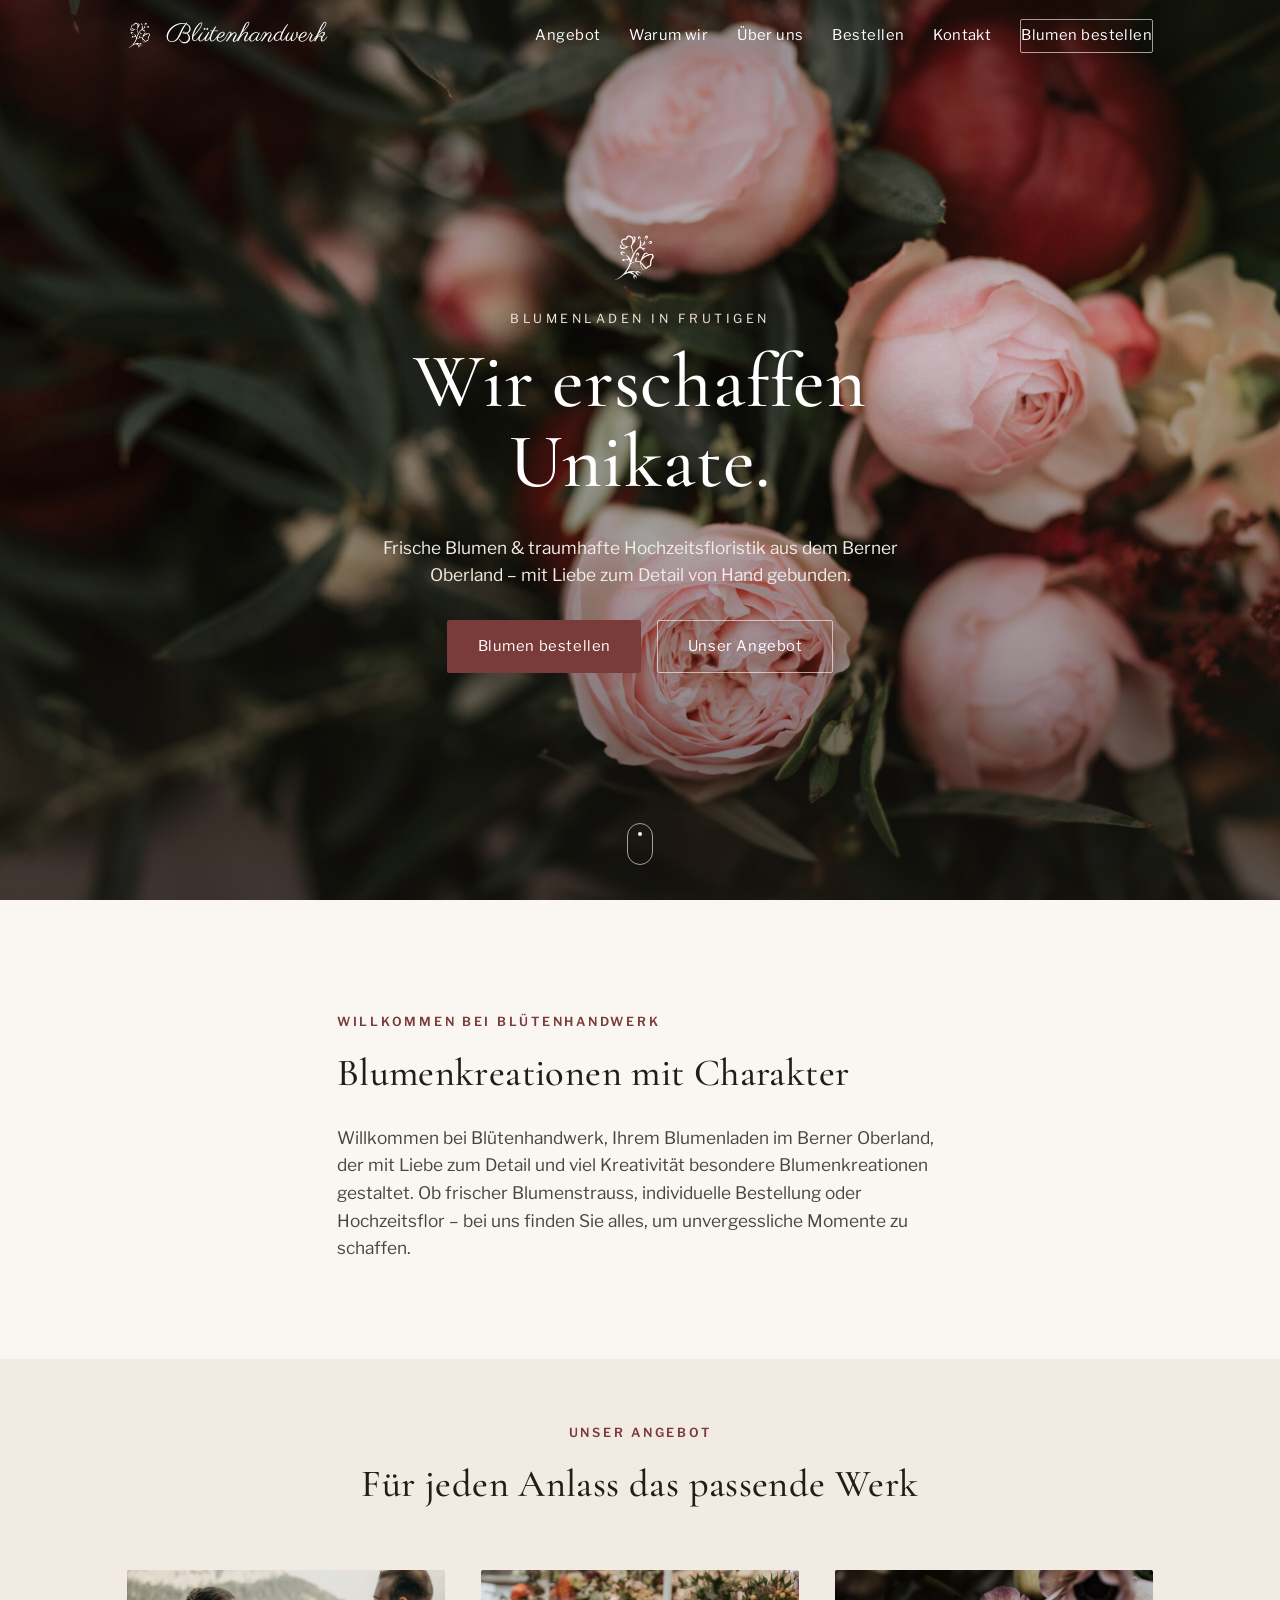
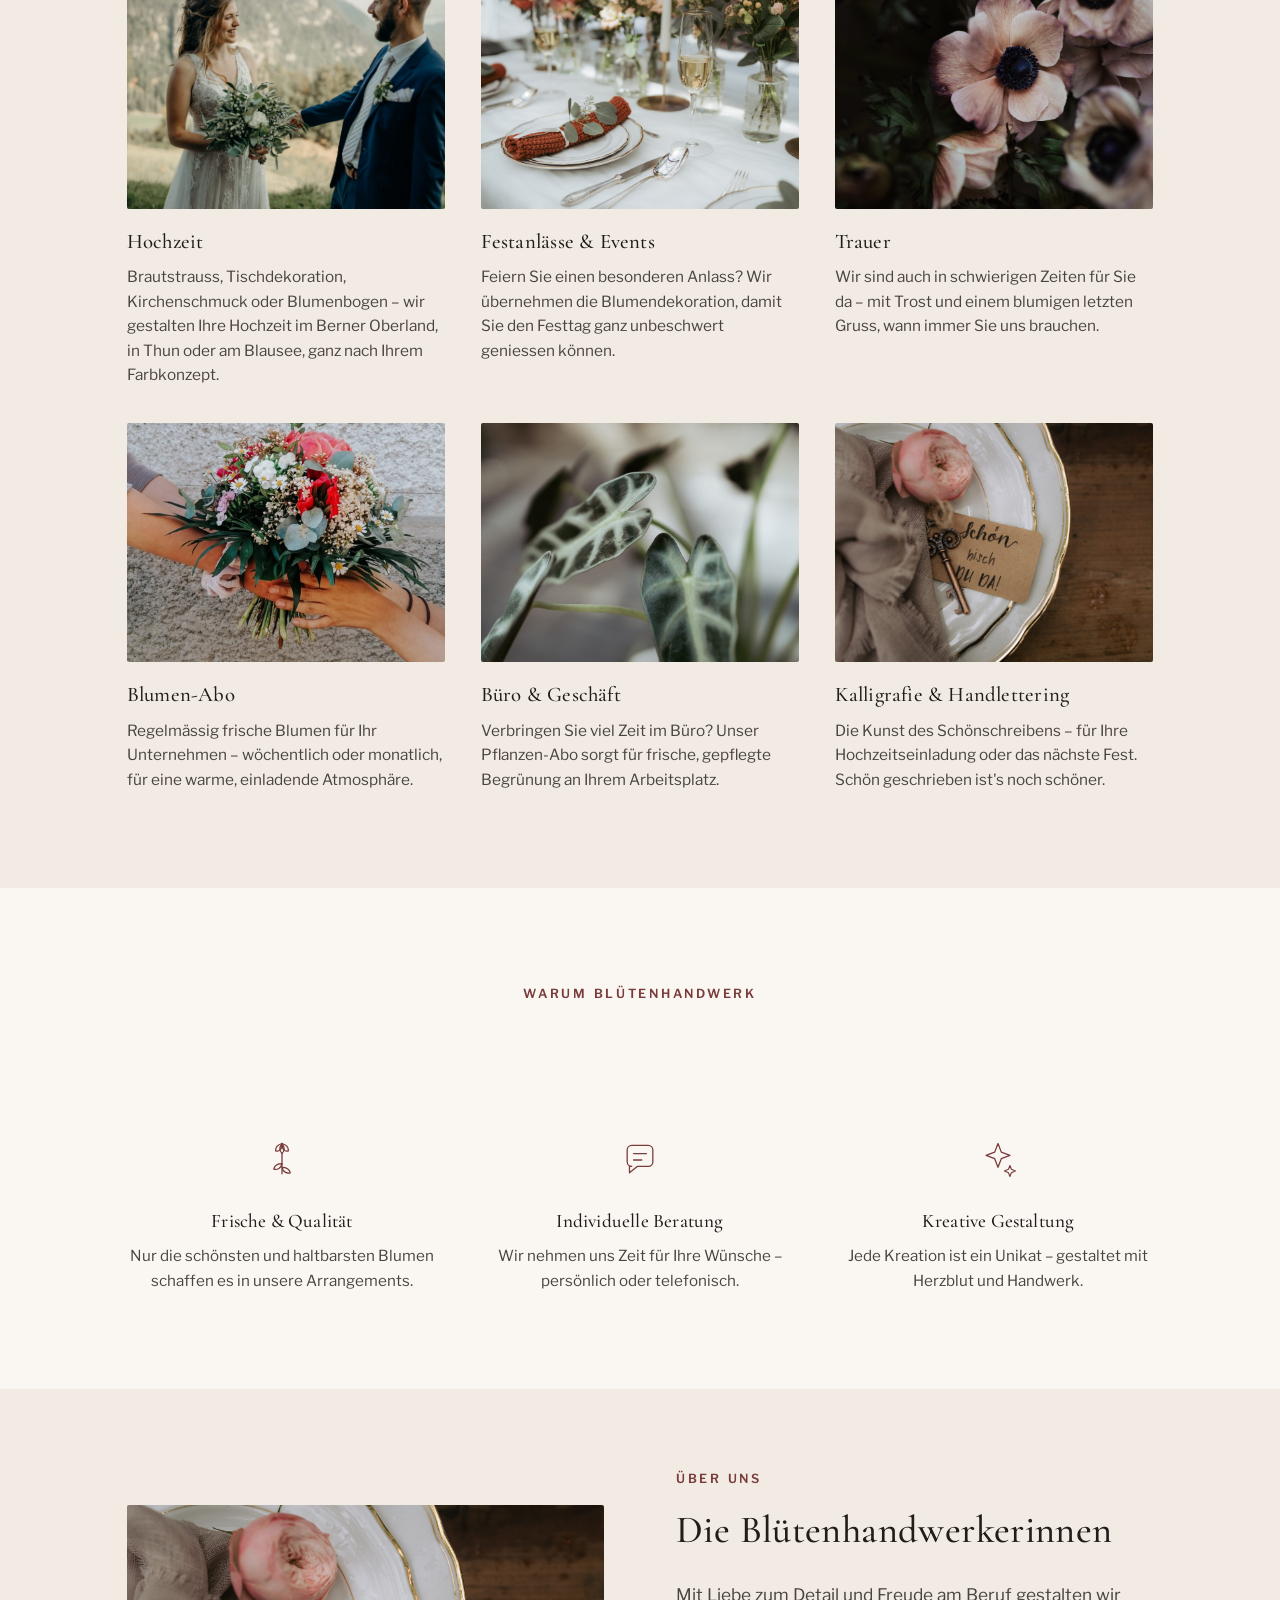
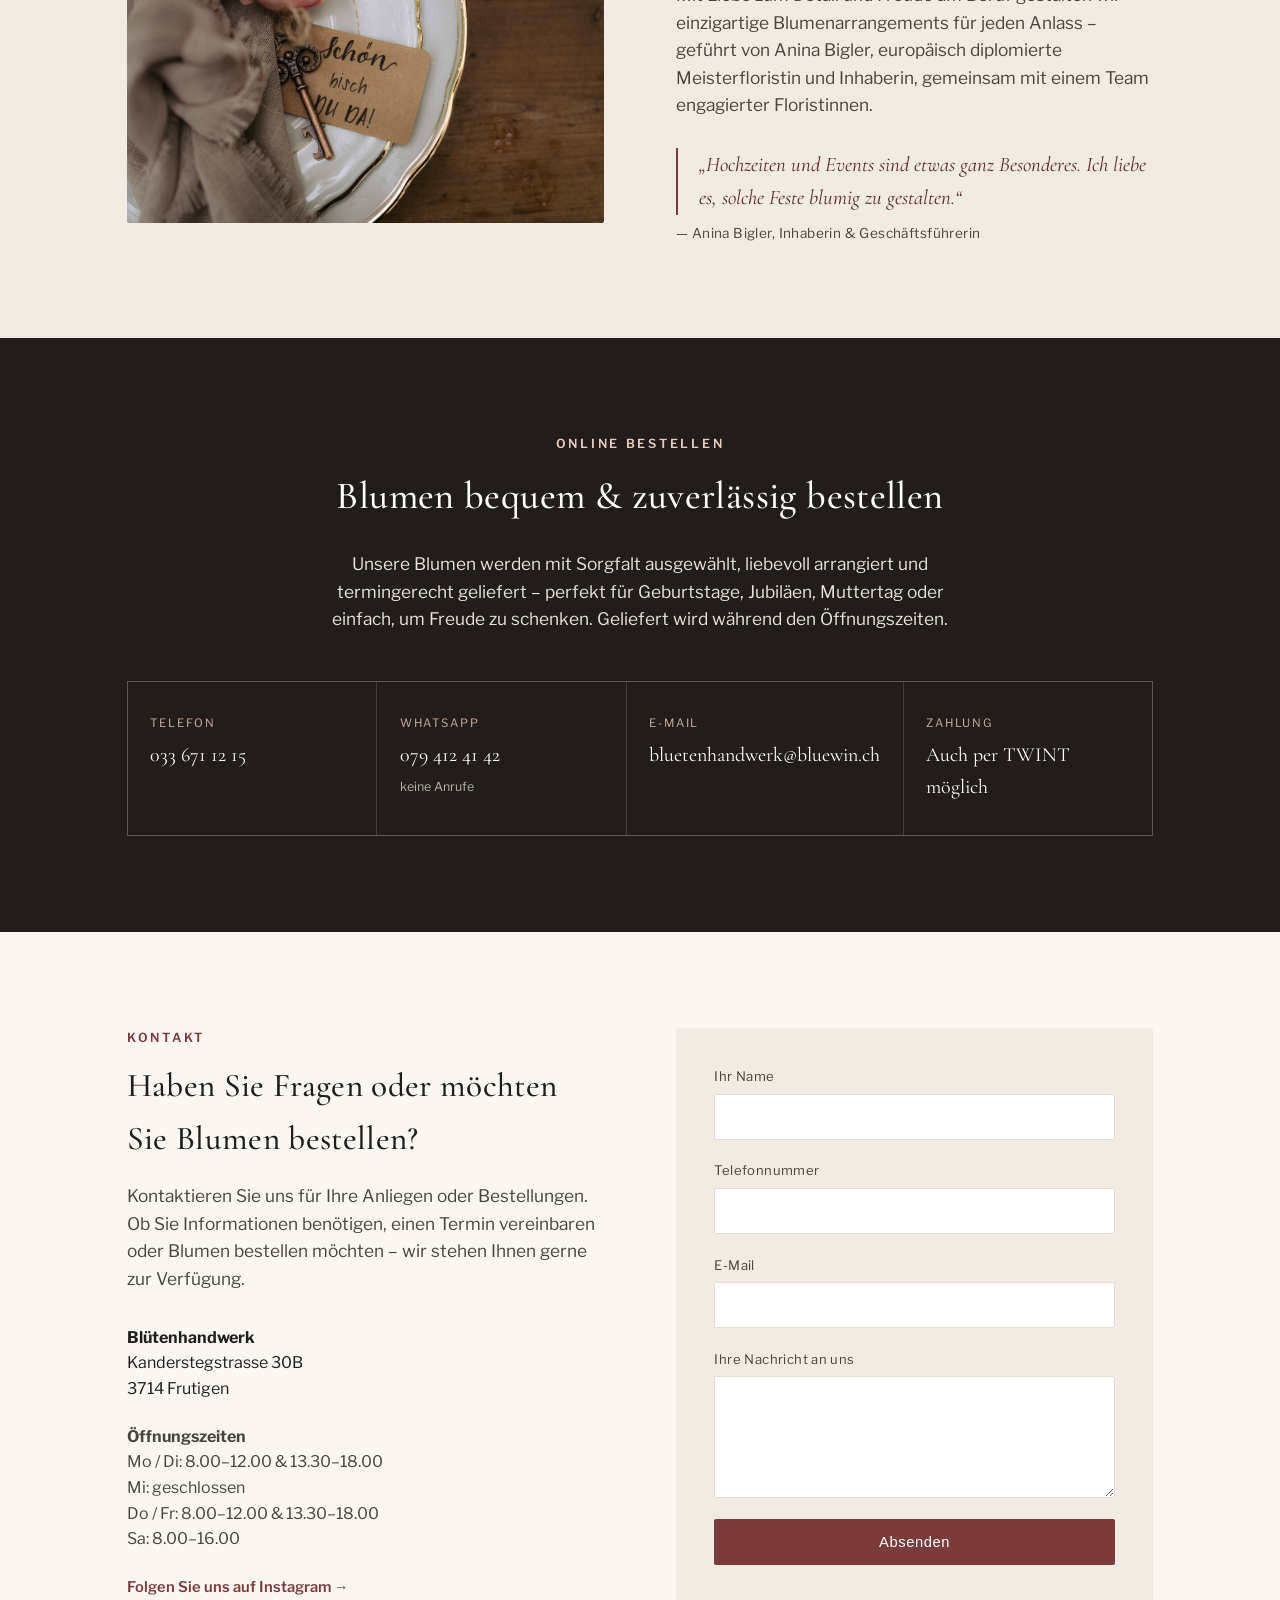
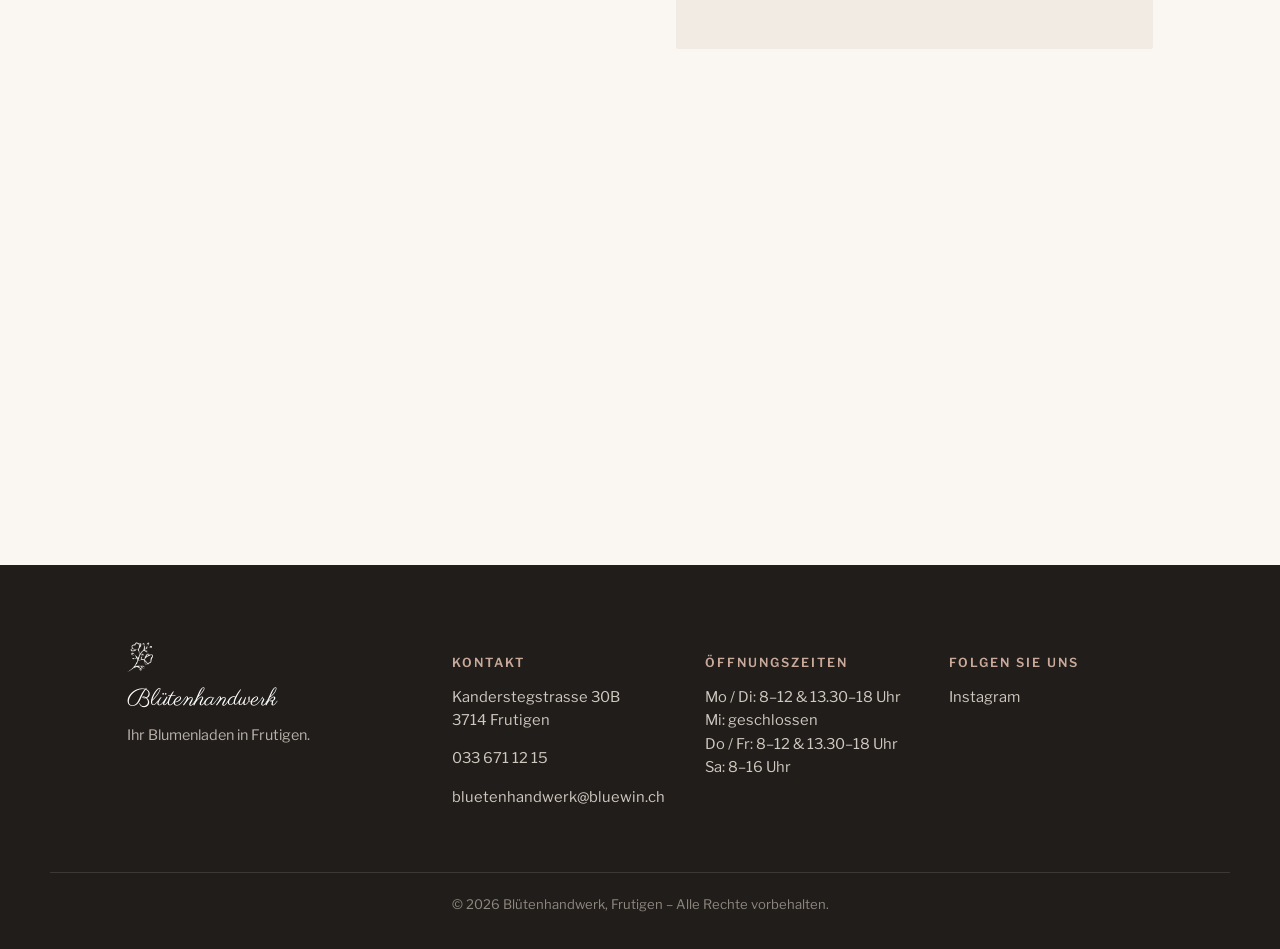
==== index.html @ c51e127b "Neue moderne Website für Blütenhandwerk Schlichter, responsiver Redesign-Pitch mit Original-Logo, Fo" ====
<!DOCTYPE html>
<html lang="de">
<head>
<meta charset="UTF-8">
<meta name="viewport" content="width=device-width, initial-scale=1.0">
<title>Blütenhandwerk – Blumenladen in Frutigen | Hochzeitsfloristik &amp; frische Blumen</title>
<meta name="description" content="Blütenhandwerk – Ihr Blumenladen in Frutigen. Frische Blumensträusse, individuelle Hochzeitsfloristik und florale Unikate mit Liebe zum Detail.">
<link rel="icon" type="image/png" href="assets/img/favicon.png">
<link rel="preconnect" href="https://fonts.googleapis.com">
<link rel="preconnect" href="https://fonts.gstatic.com" crossorigin>
<link href="https://fonts.googleapis.com/css2?family=Libre+Franklin:wght@300;400;500;600;700&family=Cormorant+Garamond:ital,wght@0,400;0,500;0,600;1,400&family=Parisienne&display=swap" rel="stylesheet">
<link rel="stylesheet" href="styles.css">
</head>
<body>

<a class="skip-link" href="#main">Zum Inhalt springen</a>

<header class="site-header" id="siteHeader">
  <div class="header-inner">
    <a href="#top" class="brand" aria-label="Blütenhandwerk Startseite">
      <img src="assets/img/logo-icon-white.png" alt="" class="brand-icon" aria-hidden="true">
      <span class="brand-word">Blütenhandwerk</span>
    </a>

    <nav class="main-nav" id="mainNav" aria-label="Hauptnavigation">
      <a href="#angebot">Angebot</a>
      <a href="#warum">Warum wir</a>
      <a href="#ueber-uns">Über uns</a>
      <a href="#bestellen">Bestellen</a>
      <a href="#kontakt">Kontakt</a>
      <a href="#bestellen" class="nav-cta">Blumen bestellen</a>
    </nav>

    <button class="nav-toggle" id="navToggle" aria-label="Menü öffnen" aria-expanded="false" aria-controls="mainNav">
      <span></span><span></span><span></span>
    </button>
  </div>
</header>

<main id="main">

  <section class="hero" id="top">
    <div class="hero-media">
      <img src="assets/img/hero.jpg" alt="Handgebundener Blumenstrauss aus Pfingstrosen und Rosen von Blütenhandwerk" loading="eager">
      <div class="hero-scrim"></div>
    </div>
    <div class="hero-content">
      <img src="assets/img/logo-icon-white.png" alt="" class="hero-icon" aria-hidden="true">
      <p class="eyebrow">Blumenladen in Frutigen</p>
      <h1>Wir erschaffen<br>Unikate.</h1>
      <p class="hero-sub">Frische Blumen &amp; traumhafte Hochzeitsfloristik aus dem Berner Oberland – mit Liebe zum Detail von Hand gebunden.</p>
      <div class="hero-actions">
        <a href="#bestellen" class="btn btn-primary">Blumen bestellen</a>
        <a href="#angebot" class="btn btn-ghost">Unser Angebot</a>
      </div>
    </div>
    <a href="#intro" class="scroll-hint" aria-label="Nach unten scrollen"><span></span></a>
  </section>

  <section class="intro reveal" id="intro">
    <div class="container narrow">
      <p class="kicker">Willkommen bei Blütenhandwerk</p>
      <h2>Blumenkreationen mit Charakter</h2>
      <p class="lead">Willkommen bei Blütenhandwerk, Ihrem Blumenladen im Berner Oberland, der mit Liebe zum Detail und viel Kreativität besondere Blumenkreationen gestaltet. Ob frischer Blumenstrauss, individuelle Bestellung oder Hochzeitsflor – bei uns finden Sie alles, um unvergessliche Momente zu schaffen.</p>
    </div>
  </section>

  <section class="angebot" id="angebot">
    <div class="container">
      <p class="kicker center">Unser Angebot</p>
      <h2 class="center reveal">Für jeden Anlass das passende Werk</h2>

      <div class="angebot-grid">
        <article class="angebot-card reveal">
          <div class="angebot-img"><img src="assets/img/angebot-hochzeit.jpg" alt="Brautstrauss mit Rosen und Pfingstrosen" loading="lazy"></div>
          <h3>Hochzeit</h3>
          <p>Brautstrauss, Tischdekoration, Kirchenschmuck oder Blumenbogen – wir gestalten Ihre Hochzeit im Berner Oberland, in Thun oder am Blausee, ganz nach Ihrem Farbkonzept.</p>
        </article>

        <article class="angebot-card reveal">
          <div class="angebot-img"><img src="assets/img/angebot-events.jpg" alt="Florale Dekoration für Festanlässe" loading="lazy"></div>
          <h3>Festanlässe &amp; Events</h3>
          <p>Feiern Sie einen besonderen Anlass? Wir übernehmen die Blumendekoration, damit Sie den Festtag ganz unbeschwert geniessen können.</p>
        </article>

        <article class="angebot-card reveal">
          <div class="angebot-img"><img src="assets/img/angebot-trauer.jpg" alt="Trauerfloristik und Kranzschmuck" loading="lazy"></div>
          <h3>Trauer</h3>
          <p>Wir sind auch in schwierigen Zeiten für Sie da – mit Trost und einem blumigen letzten Gruss, wann immer Sie uns brauchen.</p>
        </article>

        <article class="angebot-card reveal">
          <div class="angebot-img"><img src="assets/img/angebot-abo.jpg" alt="Wöchentliches Blumen-Abo" loading="lazy"></div>
          <h3>Blumen-Abo</h3>
          <p>Regelmässig frische Blumen für Ihr Unternehmen – wöchentlich oder monatlich, für eine warme, einladende Atmosphäre.</p>
        </article>

        <article class="angebot-card reveal">
          <div class="angebot-img"><img src="assets/img/angebot-buero.jpg" alt="Pflanzenbegrünung im Büro" loading="lazy"></div>
          <h3>Büro &amp; Geschäft</h3>
          <p>Verbringen Sie viel Zeit im Büro? Unser Pflanzen-Abo sorgt für frische, gepflegte Begrünung an Ihrem Arbeitsplatz.</p>
        </article>

        <article class="angebot-card reveal">
          <div class="angebot-img"><img src="assets/img/angebot-kalligrafie.jpg" alt="Moderne Kalligrafie und Handlettering" loading="lazy"></div>
          <h3>Kalligrafie &amp; Handlettering</h3>
          <p>Die Kunst des Schönschreibens – für Ihre Hochzeitseinladung oder das nächste Fest. Schön geschrieben ist's noch schöner.</p>
        </article>
      </div>
    </div>
  </section>

  <section class="warum" id="warum">
    <div class="container">
      <p class="kicker center">Warum Blütenhandwerk</p>
      <h2 class="center reveal">Handwerk, das man spürt</h2>

      <div class="warum-grid">
        <div class="warum-item reveal">
          <svg class="warum-icon" viewBox="0 0 48 48" fill="none" xmlns="http://www.w3.org/2000/svg" aria-hidden="true">
            <path d="M24 6c3 4 3 8 0 11-3-3-3-7 0-11Z" stroke="currentColor" stroke-width="1.4" stroke-linejoin="round"/>
            <path d="M24 6c-4 1-7 4-7 8 4 1 7-1 7-8Z" stroke="currentColor" stroke-width="1.4" stroke-linejoin="round"/>
            <path d="M24 6c4 1 7 4 7 8-4 1-7-1-7-8Z" stroke="currentColor" stroke-width="1.4" stroke-linejoin="round"/>
            <path d="M24 17v22" stroke="currentColor" stroke-width="1.4" stroke-linecap="round"/>
            <path d="M24 28c-4 0-8 2-9 6 4 1 8-1 9-6Z" stroke="currentColor" stroke-width="1.4" stroke-linejoin="round"/>
            <path d="M24 32c4 0 8 2 9 6-4 1-8-1-9-6Z" stroke="currentColor" stroke-width="1.4" stroke-linejoin="round"/>
          </svg>
          <h3>Frische &amp; Qualität</h3>
          <p>Nur die schönsten und haltbarsten Blumen schaffen es in unsere Arrangements.</p>
        </div>

        <div class="warum-item reveal">
          <svg class="warum-icon" viewBox="0 0 48 48" fill="none" xmlns="http://www.w3.org/2000/svg" aria-hidden="true">
            <path d="M10 13a5 5 0 0 1 5-5h18a5 5 0 0 1 5 5v13a5 5 0 0 1-5 5H21l-8.5 7v-7H15a5 5 0 0 1-5-5V13Z" stroke="currentColor" stroke-width="1.4" stroke-linejoin="round"/>
            <path d="M17 17h14M17 24h9" stroke="currentColor" stroke-width="1.4" stroke-linecap="round"/>
          </svg>
          <h3>Individuelle Beratung</h3>
          <p>Wir nehmen uns Zeit für Ihre Wünsche – persönlich oder telefonisch.</p>
        </div>

        <div class="warum-item reveal">
          <svg class="warum-icon" viewBox="0 0 48 48" fill="none" xmlns="http://www.w3.org/2000/svg" aria-hidden="true">
            <path d="M24 6l3.6 9.4L37 19l-9.4 3.6L24 32l-3.6-9.4L11 19l9.4-3.6L24 6Z" stroke="currentColor" stroke-width="1.4" stroke-linejoin="round"/>
            <path d="M37 30l1.6 4.1L43 36l-4.4 1.9L37 42l-1.6-4.1L31 36l4.4-1.9L37 30Z" stroke="currentColor" stroke-width="1.2" stroke-linejoin="round"/>
          </svg>
          <h3>Kreative Gestaltung</h3>
          <p>Jede Kreation ist ein Unikat – gestaltet mit Herzblut und Handwerk.</p>
        </div>
      </div>
    </div>
  </section>

  <section class="about" id="ueber-uns">
    <div class="container about-grid">
      <div class="about-media reveal">
        <img src="assets/img/about.jpg" alt="Floristin von Blütenhandwerk bei der Arbeit" loading="lazy">
      </div>
      <div class="about-copy reveal">
        <p class="kicker">Über uns</p>
        <h2>Die Blütenhandwerkerinnen</h2>
        <p class="lead">Mit Liebe zum Detail und Freude am Beruf gestalten wir einzigartige Blumenarrangements für jeden Anlass – geführt von Anina Bigler, europäisch diplomierte Meisterfloristin und Inhaberin, gemeinsam mit einem Team engagierter Floristinnen.</p>
        <blockquote>„Hochzeiten und Events sind etwas ganz Besonderes. Ich liebe es, solche Feste blumig zu gestalten.“</blockquote>
        <p class="quote-attr">— Anina Bigler, Inhaberin &amp; Geschäftsführerin</p>
      </div>
    </div>
  </section>

  <section class="bestellen" id="bestellen">
    <div class="container">
      <p class="kicker center light">Online bestellen</p>
      <h2 class="center reveal light">Blumen bequem &amp; zuverlässig bestellen</h2>
      <p class="center lead light reveal">Unsere Blumen werden mit Sorgfalt ausgewählt, liebevoll arrangiert und termingerecht geliefert – perfekt für Geburtstage, Jubiläen, Muttertag oder einfach, um Freude zu schenken. Geliefert wird während den Öffnungszeiten.</p>

      <div class="bestellen-grid reveal">
        <a class="bestellen-item" href="tel:+41336711215">
          <span class="bestellen-label">Telefon</span>
          <span class="bestellen-value">033 671 12 15</span>
        </a>
        <a class="bestellen-item" href="https://wa.me/41794124142" target="_blank" rel="noopener">
          <span class="bestellen-label">WhatsApp</span>
          <span class="bestellen-value">079 412 41 42</span>
          <span class="bestellen-note">keine Anrufe</span>
        </a>
        <a class="bestellen-item" href="mailto:bluetenhandwerk@bluewin.ch">
          <span class="bestellen-label">E-Mail</span>
          <span class="bestellen-value">bluetenhandwerk@bluewin.ch</span>
        </a>
        <div class="bestellen-item">
          <span class="bestellen-label">Zahlung</span>
          <span class="bestellen-value">Auch per TWINT möglich</span>
        </div>
      </div>
    </div>
  </section>

  <section class="kontakt" id="kontakt">
    <div class="container kontakt-grid">
      <div class="kontakt-copy reveal">
        <p class="kicker">Kontakt</p>
        <h2>Haben Sie Fragen oder möchten Sie Blumen bestellen?</h2>
        <p class="lead">Kontaktieren Sie uns für Ihre Anliegen oder Bestellungen. Ob Sie Informationen benötigen, einen Termin vereinbaren oder Blumen bestellen möchten – wir stehen Ihnen gerne zur Verfügung.</p>

        <div class="kontakt-details">
          <p><strong>Blütenhandwerk</strong><br>
          Kanderstegstrasse 30B<br>
          3714 Frutigen</p>

          <p class="oeffnungszeiten">
            <strong>Öffnungszeiten</strong><br>
            Mo / Di: 8.00–12.00 &amp; 13.30–18.00<br>
            Mi: geschlossen<br>
            Do / Fr: 8.00–12.00 &amp; 13.30–18.00<br>
            Sa: 8.00–16.00
          </p>

          <a class="social-link" href="https://www.instagram.com/bluetenhandwerk.ch/" target="_blank" rel="noopener">Folgen Sie uns auf Instagram →</a>
        </div>
      </div>

      <form class="kontakt-form reveal" id="contactForm" novalidate>
        <div class="form-row">
          <label for="name">Ihr Name</label>
          <input type="text" id="name" name="name" required>
        </div>
        <div class="form-row">
          <label for="phone">Telefonnummer</label>
          <input type="tel" id="phone" name="phone">
        </div>
        <div class="form-row">
          <label for="email">E-Mail</label>
          <input type="email" id="email" name="email" required>
        </div>
        <div class="form-row">
          <label for="message">Ihre Nachricht an uns</label>
          <textarea id="message" name="message" rows="5" required></textarea>
        </div>
        <button type="submit" class="btn btn-primary btn-block">Absenden</button>
        <p class="form-note" id="formNote"></p>
      </form>
    </div>
  </section>

  <section class="standort" id="standort">
    <iframe
      title="Standort Blütenhandwerk, Kanderstegstrasse 30B, 3714 Frutigen"
      src="https://www.google.com/maps?q=Kanderstegstrasse%2030B%2C%203714%20Frutigen&output=embed"
      loading="lazy"
      referrerpolicy="no-referrer-when-downgrade">
    </iframe>
  </section>

</main>

<footer class="site-footer">
  <div class="container footer-grid">
    <div class="footer-brand">
      <img src="assets/img/logo-icon-white.png" alt="" class="footer-icon" aria-hidden="true">
      <span class="brand-word">Blütenhandwerk</span>
      <p>Ihr Blumenladen in Frutigen.</p>
    </div>

    <div class="footer-col">
      <h4>Kontakt</h4>
      <p>Kanderstegstrasse 30B<br>3714 Frutigen</p>
      <p><a href="tel:+41336711215">033 671 12 15</a></p>
      <p><a href="mailto:bluetenhandwerk@bluewin.ch">bluetenhandwerk@bluewin.ch</a></p>
    </div>

    <div class="footer-col">
      <h4>Öffnungszeiten</h4>
      <p>Mo / Di: 8–12 &amp; 13.30–18 Uhr<br>
      Mi: geschlossen<br>
      Do / Fr: 8–12 &amp; 13.30–18 Uhr<br>
      Sa: 8–16 Uhr</p>
    </div>

    <div class="footer-col">
      <h4>Folgen Sie uns</h4>
      <p><a href="https://www.instagram.com/bluetenhandwerk.ch/" target="_blank" rel="noopener">Instagram</a></p>
    </div>
  </div>
  <div class="footer-bottom">
    <p>&copy; <span id="year"></span> Blütenhandwerk, Frutigen – Alle Rechte vorbehalten.</p>
  </div>
</footer>

<script src="script.js"></script>
</body>
</html>
---- styles.css ----
/* ---------- Design tokens ---------- */
:root{
  --ink:#211d1a;
  --ink-soft:#4a443e;
  --paper:#faf7f3;
  --paper-alt:#f1ebe3;
  --line:#e4dcd1;
  --wine:#7a3b3b;
  --wine-dark:#5c2b2b;
  --sage:#6b7458;
  --white:#ffffff;

  --font-body: "Libre Franklin", "Helvetica Neue", Arial, sans-serif;
  --font-serif: "Cormorant Garamond", Georgia, serif;
  --font-script: "Parisienne", cursive;

  --container: 1180px;
  --radius: 2px;
  --ease: cubic-bezier(.22,.61,.36,1);
}

*,*::before,*::after{ box-sizing:border-box; }
html{ scroll-behavior:smooth; }
body{
  margin:0;
  background:var(--paper);
  color:var(--ink);
  font-family:var(--font-body);
  font-weight:400;
  line-height:1.6;
  -webkit-font-smoothing:antialiased;
}
img{ max-width:100%; display:block; }
a{ color:inherit; text-decoration:none; }
h1,h2,h3{ font-family:var(--font-serif); font-weight:500; margin:0 0 .5em; letter-spacing:.01em; }
p{ margin:0 0 1em; }

.container{ max-width:var(--container); margin:0 auto; padding:0 6vw; }
.container.narrow{ max-width:760px; }
.center{ text-align:center; }

.skip-link{
  position:absolute; left:-999px; top:0; background:var(--wine); color:#fff;
  padding:.8em 1.2em; z-index:1000;
}
.skip-link:focus{ left:1em; top:1em; }

.kicker{
  font-family:var(--font-body);
  font-size:.78rem;
  letter-spacing:.22em;
  text-transform:uppercase;
  color:var(--wine);
  margin-bottom:.9em;
  font-weight:600;
}
.kicker.center{ text-align:center; }
.kicker.light{ color:#e7c9c0; }

.lead{ font-size:1.08rem; color:var(--ink-soft); max-width:56ch; }
.lead.center{ margin-left:auto; margin-right:auto; }
.lead.light{ color:#e9e2da; }

/* ---------- Reveal animation ---------- */
.reveal{
  opacity:0;
  transform:translateY(22px);
  transition:opacity .8s var(--ease), transform .8s var(--ease);
}
.reveal.is-visible{ opacity:1; transform:translateY(0); }

/* ---------- Buttons ---------- */
.btn{
  display:inline-flex; align-items:center; justify-content:center;
  padding:.95em 2em;
  font-size:.92rem;
  letter-spacing:.04em;
  border-radius:var(--radius);
  border:1px solid transparent;
  cursor:pointer;
  transition:background .3s var(--ease), color .3s var(--ease), border-color .3s var(--ease), transform .3s var(--ease);
}
.btn-primary{ background:var(--wine); color:#fff; }
.btn-primary:hover{ background:var(--wine-dark); transform:translateY(-2px); }
.btn-ghost{ background:transparent; color:#fff; border-color:rgba(255,255,255,.6); }
.btn-ghost:hover{ background:rgba(255,255,255,.12); border-color:#fff; }
.btn-block{ width:100%; }

/* ---------- Header ---------- */
.site-header{
  position:fixed; top:0; left:0; right:0; z-index:200;
  padding:1.1em 0;
  transition:background .35s var(--ease), padding .35s var(--ease), box-shadow .35s var(--ease);
}
.header-inner{
  max-width:var(--container); margin:0 auto; padding:0 6vw;
  display:flex; align-items:center; justify-content:space-between;
}
.brand{ display:flex; align-items:center; gap:.6em; }
.brand-icon{ width:30px; height:auto; }
.brand-word{
  font-family:var(--font-script);
  font-size:1.6rem;
  color:#fff;
  line-height:1;
  transition:color .35s var(--ease);
}
.main-nav{ display:flex; align-items:center; gap:1.8em; }
.main-nav a{
  color:#fff; font-size:.92rem; letter-spacing:.03em;
  padding:.3em 0; position:relative;
  transition:color .3s var(--ease);
}
.main-nav a:not(.nav-cta)::after{
  content:""; position:absolute; left:0; right:0; bottom:-2px; height:1px;
  background:currentColor; transform:scaleX(0); transform-origin:right;
  transition:transform .3s var(--ease);
}
.main-nav a:not(.nav-cta):hover::after{ transform:scaleX(1); transform-origin:left; }
.nav-cta{
  border:1px solid rgba(255,255,255,.6); padding:.55em 1.3em; border-radius:var(--radius);
}
.nav-cta:hover{ background:#fff; color:var(--ink); }

.site-header.scrolled{
  background:rgba(250,247,243,.92);
  backdrop-filter:blur(10px);
  box-shadow:0 1px 0 var(--line);
  padding:.7em 0;
}
.site-header.scrolled .brand-word{ color:var(--ink); }
.site-header.scrolled .main-nav a{ color:var(--ink); }
.site-header.scrolled .nav-cta{ border-color:var(--ink); }
.site-header.scrolled .nav-cta:hover{ background:var(--ink); color:#fff; }
.site-header.scrolled .brand-icon{ filter:invert(12%) sepia(8%) saturate(600%) hue-rotate(0deg); }
.site-header.scrolled .nav-toggle span{ background:var(--ink); }

.nav-toggle{
  display:none; flex-direction:column; gap:5px; background:none; border:0; cursor:pointer; padding:.5em;
}
.nav-toggle span{ width:24px; height:2px; background:#fff; transition:background .3s var(--ease); }

/* ---------- Hero ---------- */
.hero{ position:relative; height:100vh; min-height:560px; overflow:hidden; }
.hero-media{ position:absolute; inset:0; }
.hero-media img{ width:100%; height:100%; object-fit:cover; }
.hero-scrim{
  position:absolute; inset:0;
  background:linear-gradient(180deg, rgba(20,16,14,.35) 0%, rgba(20,16,14,.15) 40%, rgba(20,16,14,.55) 100%);
}
.hero-content{
  position:relative; z-index:2; height:100%;
  display:flex; flex-direction:column; align-items:center; justify-content:center;
  text-align:center; color:#fff; padding:0 6vw;
}
.hero-icon{ width:52px; height:auto; margin-bottom:1.2em; opacity:.95; }
.hero .eyebrow{
  text-transform:uppercase; letter-spacing:.28em; font-size:.78rem; margin-bottom:1em; color:#f1e4de;
}
.hero h1{
  font-size:clamp(2.6rem, 6vw, 5rem); line-height:1.05; margin-bottom:.4em; color:#fff;
}
.hero-sub{
  max-width:540px; font-size:1.08rem; color:#f2ece5; margin-bottom:1.8em;
}
.hero-actions{ display:flex; gap:1em; flex-wrap:wrap; justify-content:center; }

.scroll-hint{
  position:absolute; left:50%; bottom:2.2em; transform:translateX(-50%);
  width:26px; height:42px; border:1px solid rgba(255,255,255,.6); border-radius:20px;
  z-index:2;
}
.scroll-hint span{
  position:absolute; top:8px; left:50%; width:4px; height:4px; margin-left:-2px;
  background:#fff; border-radius:50%; animation:scrollDot 1.8s infinite;
}
@keyframes scrollDot{
  0%{ opacity:1; transform:translateY(0); }
  70%{ opacity:0; transform:translateY(16px); }
  100%{ opacity:0; transform:translateY(0); }
}

/* ---------- Intro ---------- */
.intro{ padding:7em 0 5em; }
.intro h2{ font-size:clamp(1.9rem,3vw,2.6rem); }

/* ---------- Angebot ---------- */
.angebot{ padding:4em 0 6em; background:var(--paper-alt); }
.angebot h2{ font-size:clamp(1.9rem,3vw,2.6rem); margin-bottom:1.4em; }
.angebot-grid{
  display:grid; grid-template-columns:repeat(3, 1fr); gap:2.2em;
}
.angebot-card h3{ font-size:1.3rem; margin-bottom:.35em; }
.angebot-card p{ color:var(--ink-soft); font-size:.96rem; margin-bottom:0; }
.angebot-img{
  aspect-ratio:4/3; overflow:hidden; border-radius:var(--radius); margin-bottom:1em;
}
.angebot-img img{ width:100%; height:100%; object-fit:cover; transition:transform .6s var(--ease); }
.angebot-card:hover .angebot-img img{ transform:scale(1.06); }

/* ---------- Warum ---------- */
.warum{ padding:6em 0; }
.warum h2{ font-size:clamp(1.9rem,3vw,2.6rem); margin-bottom:1.6em; }
.warum-grid{
  display:grid; grid-template-columns:repeat(3,1fr); gap:3em;
  text-align:center;
}
.warum-icon{ width:44px; height:44px; color:var(--wine); margin-bottom:1em; }
.warum-item h3{ font-size:1.2rem; margin-bottom:.4em; }
.warum-item p{ color:var(--ink-soft); font-size:.95rem; max-width:32ch; margin:0 auto; }

/* ---------- About ---------- */
.about{ padding:5em 0; background:var(--paper-alt); }
.about-grid{
  display:grid; grid-template-columns:1fr 1fr; gap:4.5em; align-items:center;
}
.about-media img{ border-radius:var(--radius); }
.about h2{ font-size:clamp(1.9rem,3vw,2.4rem); }
.about blockquote{
  font-family:var(--font-serif); font-style:italic; font-size:1.3rem;
  color:var(--wine-dark); margin:1.4em 0 .4em; padding-left:1em; border-left:2px solid var(--wine);
}
.quote-attr{ font-size:.85rem; letter-spacing:.03em; color:var(--ink-soft); }

/* ---------- Bestellen ---------- */
.bestellen{ padding:6em 0; background:var(--ink); color:#fff; }
.bestellen h2{ color:#fff; font-size:clamp(1.9rem,3vw,2.5rem); margin-bottom:.6em; }
.bestellen-grid{
  margin-top:3em;
  display:grid; grid-template-columns:repeat(4,1fr); gap:1px;
  background:rgba(255,255,255,.14);
  border:1px solid rgba(255,255,255,.14);
}
.bestellen-item{
  background:var(--ink); padding:2em 1.4em; display:flex; flex-direction:column; gap:.4em;
  transition:background .3s var(--ease);
}
a.bestellen-item:hover{ background:#2c2521; }
.bestellen-label{ font-size:.72rem; letter-spacing:.16em; text-transform:uppercase; color:#c9a99a; }
.bestellen-value{ font-family:var(--font-serif); font-size:1.25rem; }
.bestellen-note{ font-size:.78rem; color:#b9b2aa; }

/* ---------- Kontakt ---------- */
.kontakt{ padding:6em 0; }
.kontakt-grid{
  display:grid; grid-template-columns:1fr 1fr; gap:4.5em;
}
.kontakt h2{ font-size:clamp(1.7rem,2.6vw,2.2rem); }
.kontakt-details{ margin-top:2em; }
.kontakt-details p{ margin-bottom:1.4em; }
.oeffnungszeiten{ color:var(--ink-soft); }
.social-link{
  display:inline-block; color:var(--wine); font-weight:600; font-size:.92rem;
  border-bottom:1px solid transparent; transition:border-color .3s var(--ease);
}
.social-link:hover{ border-color:var(--wine); }

.kontakt-form{
  background:var(--paper-alt); padding:2.4em; border-radius:var(--radius);
}
.form-row{ margin-bottom:1.3em; display:flex; flex-direction:column; gap:.4em; }
.form-row label{ font-size:.82rem; letter-spacing:.03em; color:var(--ink-soft); }
.form-row input, .form-row textarea{
  font-family:var(--font-body); font-size:.98rem;
  padding:.8em .9em; border:1px solid var(--line); background:#fff;
  border-radius:var(--radius); color:var(--ink); resize:vertical;
  transition:border-color .3s var(--ease);
}
.form-row input:focus, .form-row textarea:focus{ outline:none; border-color:var(--wine); }
.form-note{ margin-top:1em; font-size:.88rem; color:var(--sage); min-height:1.2em; }

/* ---------- Standort ---------- */
.standort{ height:420px; }
.standort iframe{ width:100%; height:100%; border:0; filter:grayscale(.15); }

/* ---------- Footer ---------- */
.site-footer{ background:var(--ink); color:#e9e2da; padding:4.5em 0 0; }
.footer-grid{
  display:grid; grid-template-columns:1.4fr 1fr 1fr 1fr; gap:2.5em;
  padding-bottom:3em; border-bottom:1px solid rgba(255,255,255,.12);
}
.footer-brand{ display:flex; flex-direction:column; align-items:flex-start; }
.footer-icon{ width:34px; margin-bottom:.6em; }
.footer-brand .brand-word{ color:#fff; font-size:1.5rem; margin-bottom:.5em; }
.footer-brand p{ color:#b9b2aa; font-size:.9rem; }
.footer-col h4{
  font-family:var(--font-body); font-size:.78rem; letter-spacing:.16em; text-transform:uppercase;
  color:#c9a99a; margin-bottom:1em; font-weight:600;
}
.footer-col p{ color:#cfc8bf; font-size:.92rem; }
.footer-col a:hover{ color:#fff; }
.footer-bottom{ text-align:center; padding:1.6em 0; font-size:.82rem; color:#8f887f; }

/* ---------- Responsive ---------- */
@media (max-width:980px){
  .angebot-grid{ grid-template-columns:repeat(2,1fr); }
  .about-grid, .kontakt-grid{ grid-template-columns:1fr; gap:2.5em; }
  .warum-grid{ grid-template-columns:1fr; gap:2.4em; }
  .bestellen-grid{ grid-template-columns:repeat(2,1fr); }
  .footer-grid{ grid-template-columns:1fr 1fr; }
}

@media (max-width:760px){
  .main-nav{
    position:fixed; top:0; right:0; height:100vh; width:min(78vw,320px);
    background:var(--ink); flex-direction:column; align-items:flex-start;
    padding:6.5em 2em 2em; gap:1.6em;
    transform:translateX(100%); transition:transform .4s var(--ease);
  }
  .main-nav.open{ transform:translateX(0); }
  .main-nav a{ color:#fff; font-size:1.05rem; }
  .nav-cta{ margin-top:.6em; }
  .nav-toggle{ display:flex; }
  .site-header.scrolled .nav-toggle span,
  .nav-toggle span{ background:#fff; }
  .site-header .nav-toggle span{ background:#fff; }
  .site-header.scrolled .nav-toggle span{ background:var(--ink); }

  .angebot-grid{ grid-template-columns:1fr; }
  .bestellen-grid{ grid-template-columns:1fr; }
  .footer-grid{ grid-template-columns:1fr; gap:2em; }
  .kontakt-form{ padding:1.8em; }
}
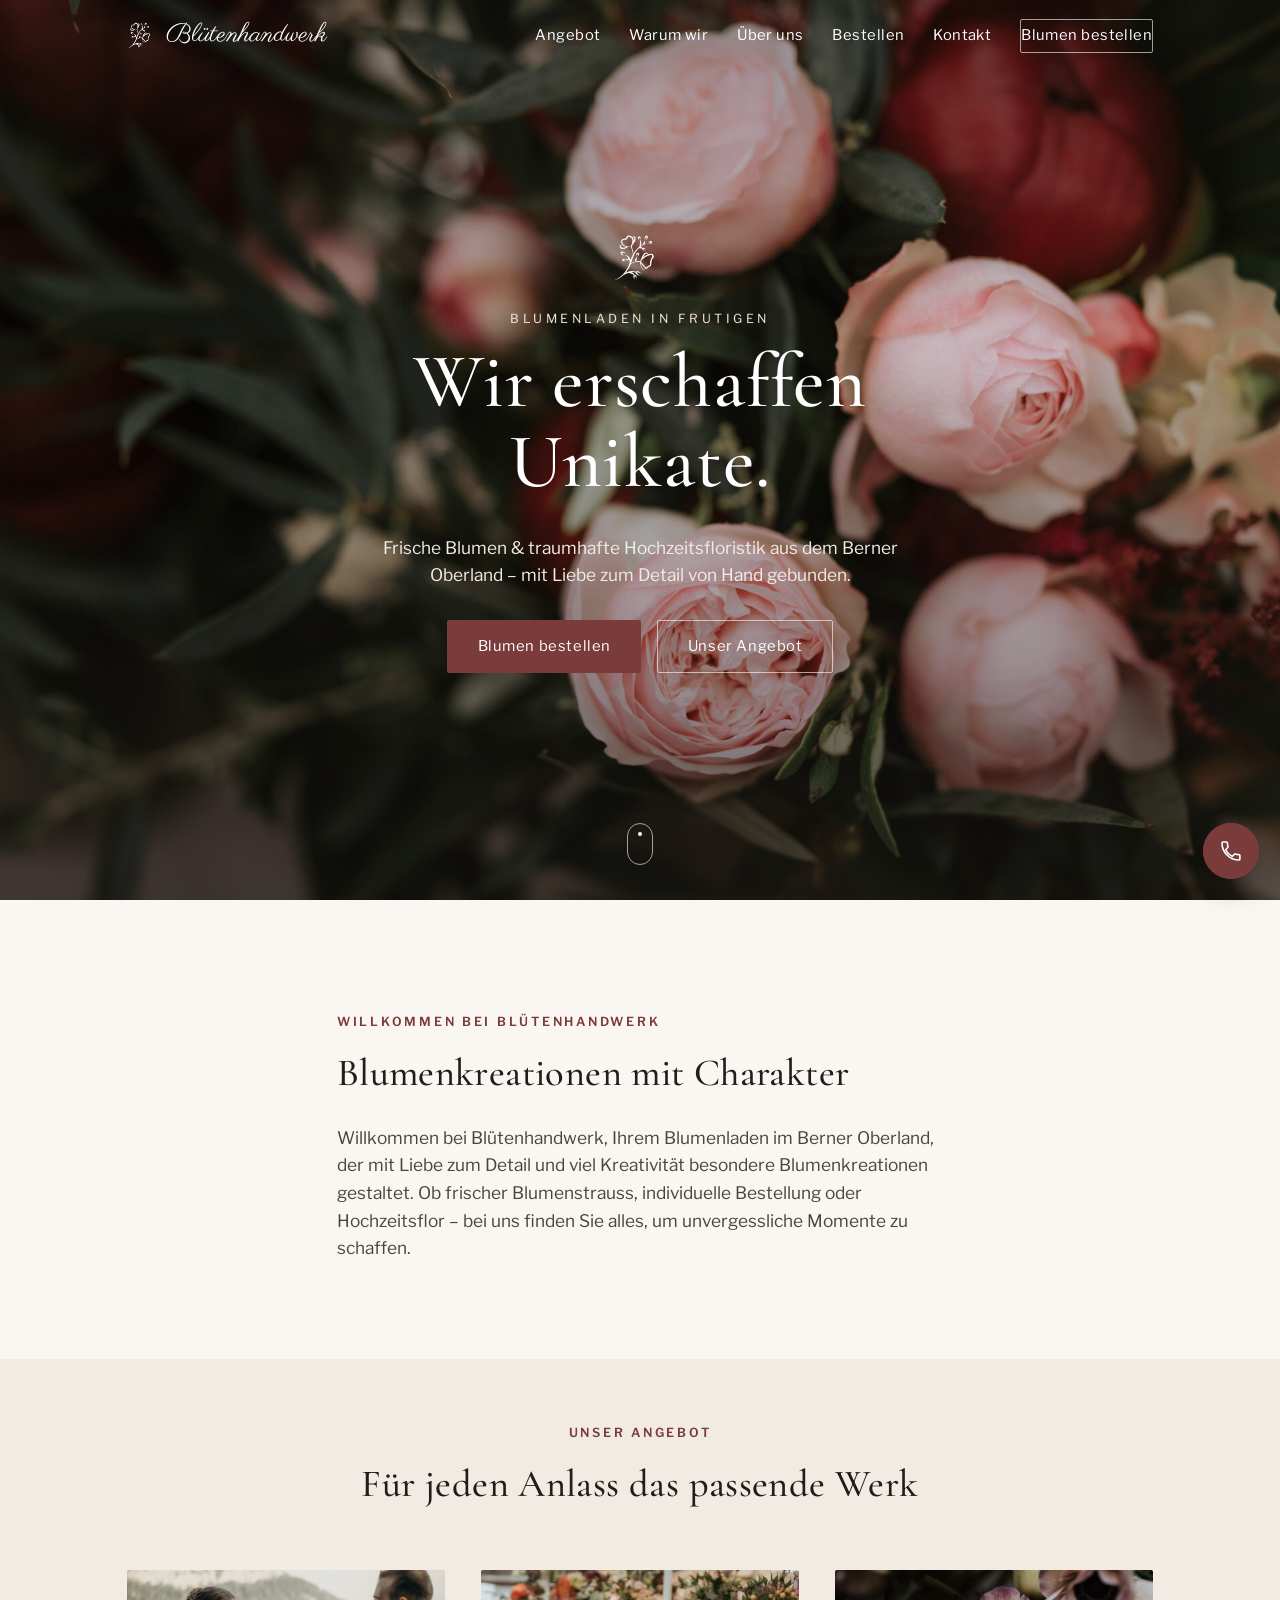
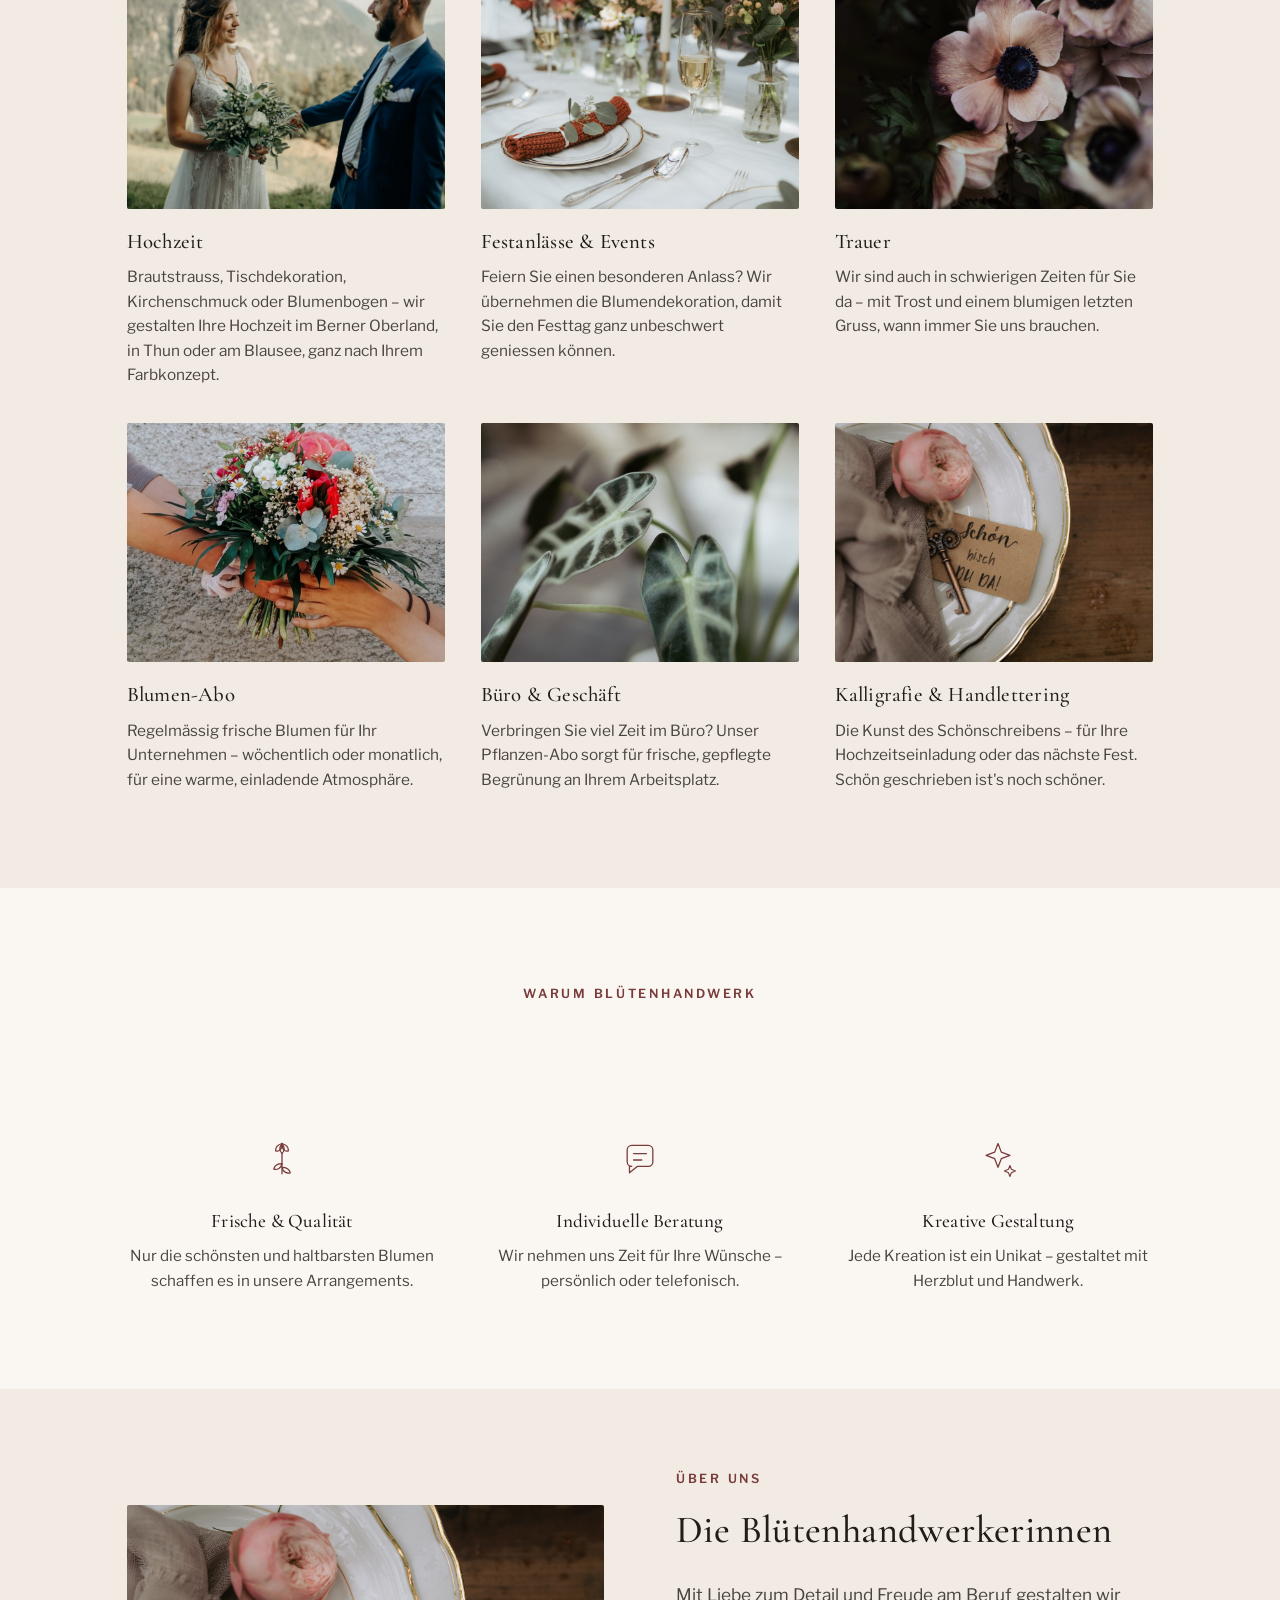
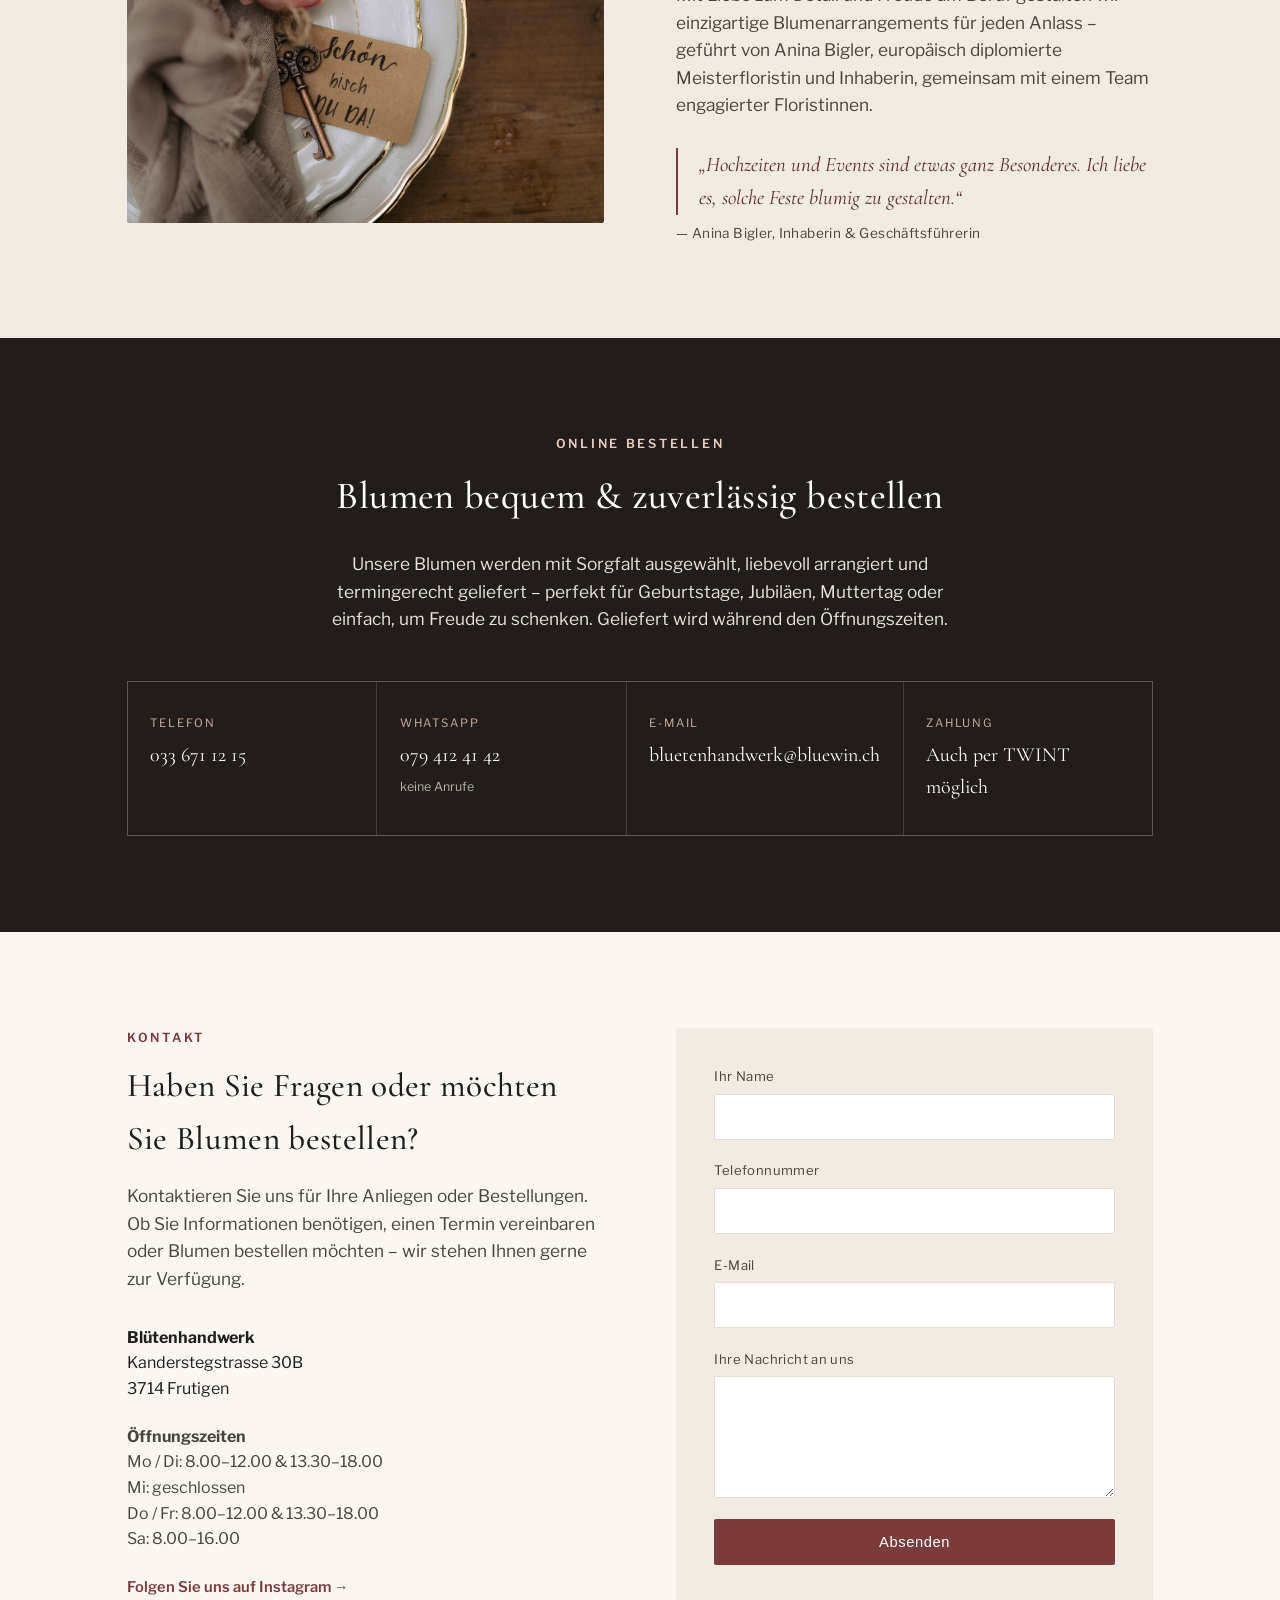
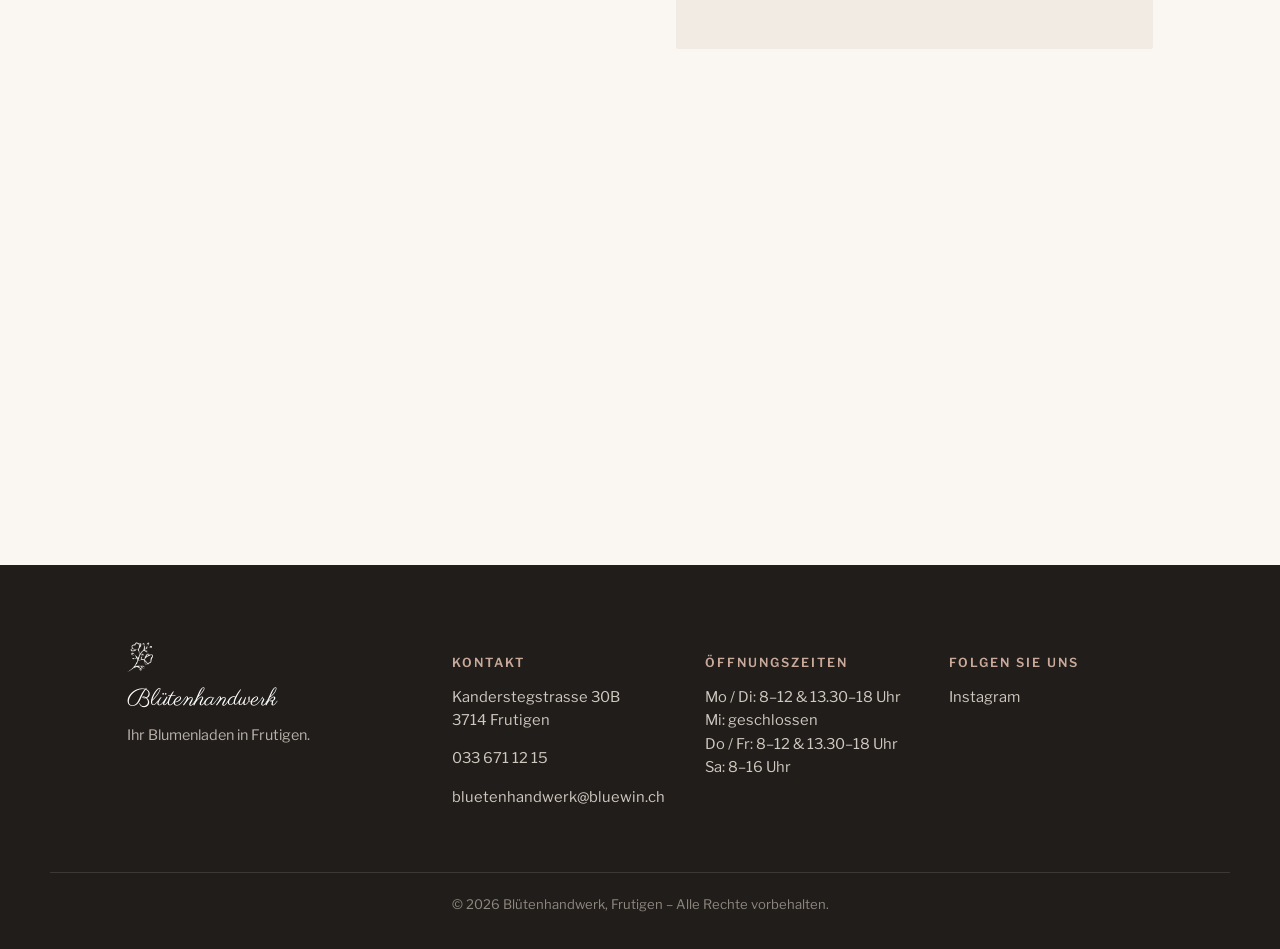
==== commit 101edaca: "Burger-Menü-Bug beheben, fixen Anruf-Button ergänzen Das mobile Menü sass im Stacking-Kontext unter " ====
--- a/index.html
+++ b/index.html
@@ -22,19 +22,22 @@
       <span class="brand-word">Blütenhandwerk</span>
     </a>
 
-    <nav class="main-nav" id="mainNav" aria-label="Hauptnavigation">
-      <a href="#angebot">Angebot</a>
-      <a href="#warum">Warum wir</a>
-      <a href="#ueber-uns">Über uns</a>
-      <a href="#bestellen">Bestellen</a>
-      <a href="#kontakt">Kontakt</a>
-      <a href="#bestellen" class="nav-cta">Blumen bestellen</a>
-    </nav>
-
-    <button class="nav-toggle" id="navToggle" aria-label="Menü öffnen" aria-expanded="false" aria-controls="mainNav">
-      <span></span><span></span><span></span>
-    </button>
+    <div class="header-actions">
+      <nav class="main-nav" id="mainNav" aria-label="Hauptnavigation">
+        <a href="#angebot">Angebot</a>
+        <a href="#warum">Warum wir</a>
+        <a href="#ueber-uns">Über uns</a>
+        <a href="#bestellen">Bestellen</a>
+        <a href="#kontakt">Kontakt</a>
+        <a href="#bestellen" class="nav-cta">Blumen bestellen</a>
+      </nav>
+
+      <button class="nav-toggle" id="navToggle" aria-label="Menü öffnen" aria-expanded="false" aria-controls="mainNav">
+        <span></span><span></span><span></span>
+      </button>
+    </div>
   </div>
+  <div class="nav-backdrop" id="navBackdrop" hidden></div>
 </header>
 
 <main id="main">
@@ -284,6 +287,12 @@
   </div>
 </footer>
 
+<a href="tel:+41336711215" class="phone-fab" aria-label="Jetzt anrufen: 033 671 12 15">
+  <svg viewBox="0 0 24 24" fill="none" xmlns="http://www.w3.org/2000/svg" aria-hidden="true">
+    <path d="M6.6 10.8c1.4 2.8 3.8 5.2 6.6 6.6l2.2-2.2c.3-.3.7-.4 1-.2 1.1.4 2.3.6 3.5.6.6 0 1 .4 1 1V20c0 .6-.4 1-1 1C10.6 21 3 13.4 3 4c0-.6.4-1 1-1h3.4c.6 0 1 .4 1 1 0 1.2.2 2.4.6 3.5.1.4 0 .8-.2 1l-2.2 2.3Z" stroke="currentColor" stroke-width="1.6" stroke-linejoin="round" stroke-linecap="round"/>
+  </svg>
+</a>
+
 <script src="script.js"></script>
 </body>
 </html>
--- a/styles.css
+++ b/styles.css
@@ -21,6 +21,7 @@
 
 *,*::before,*::after{ box-sizing:border-box; }
 html{ scroll-behavior:smooth; }
+body.nav-open-lock{ overflow:hidden; }
 body{
   margin:0;
   background:var(--paper);
@@ -105,7 +106,9 @@
   line-height:1;
   transition:color .35s var(--ease);
 }
-.main-nav{ display:flex; align-items:center; gap:1.8em; }
+.header-actions{ display:flex; align-items:center; gap:1.4em; }
+
+.main-nav{ display:flex; align-items:center; gap:1.8em; position:relative; z-index:95; }
 .main-nav a{
   color:#fff; font-size:.92rem; letter-spacing:.03em;
   padding:.3em 0; position:relative;
@@ -137,8 +140,24 @@
 
 .nav-toggle{
   display:none; flex-direction:column; gap:5px; background:none; border:0; cursor:pointer; padding:.5em;
-}
-.nav-toggle span{ width:24px; height:2px; background:#fff; transition:background .3s var(--ease); }
+  position:relative; z-index:100;
+}
+.nav-toggle span{
+  width:24px; height:2px; background:#fff;
+  transition:background .3s var(--ease), transform .3s var(--ease), opacity .3s var(--ease);
+}
+.nav-toggle.active span:nth-child(1){ transform:translateY(7px) rotate(45deg); }
+.nav-toggle.active span:nth-child(2){ opacity:0; }
+.nav-toggle.active span:nth-child(3){ transform:translateY(-7px) rotate(-45deg); }
+.nav-toggle.active span{ background:#fff; }
+
+.nav-backdrop{
+  position:fixed; inset:0; background:rgba(20,16,14,.4);
+  opacity:0; pointer-events:none;
+  transition:opacity .3s var(--ease);
+  z-index:90;
+}
+.nav-backdrop.visible{ opacity:1; pointer-events:auto; }
 
 /* ---------- Hero ---------- */
 .hero{ position:relative; height:100vh; min-height:560px; overflow:hidden; }
@@ -321,3 +340,40 @@
   .footer-grid{ grid-template-columns:1fr; gap:2em; }
   .kontakt-form{ padding:1.8em; }
 }
+
+/* ---------- Phone floating action button ---------- */
+.phone-fab{
+  position:fixed;
+  right:1.3em;
+  bottom:calc(1.3em + env(safe-area-inset-bottom, 0px));
+  z-index:80;
+  width:56px; height:56px;
+  display:flex; align-items:center; justify-content:center;
+  border-radius:50%;
+  background:var(--wine);
+  color:#fff;
+  box-shadow:0 10px 24px rgba(33,22,20,.35);
+  transition:background .3s var(--ease), transform .3s var(--ease), box-shadow .3s var(--ease);
+}
+.phone-fab::before{
+  content:"";
+  position:absolute; inset:0; border-radius:50%;
+  border:1px solid var(--wine);
+  animation:phoneRing 2.6s ease-out infinite;
+}
+.phone-fab svg{ width:24px; height:24px; }
+.phone-fab:hover{
+  background:var(--wine-dark);
+  transform:translateY(-3px);
+  box-shadow:0 14px 28px rgba(33,22,20,.4);
+}
+
+@keyframes phoneRing{
+  0%{ transform:scale(1); opacity:.55; }
+  100%{ transform:scale(1.7); opacity:0; }
+}
+
+@media (max-width:760px){
+  .phone-fab{ width:52px; height:52px; right:1em; bottom:calc(1em + env(safe-area-inset-bottom, 0px)); }
+  .phone-fab svg{ width:22px; height:22px; }
+}
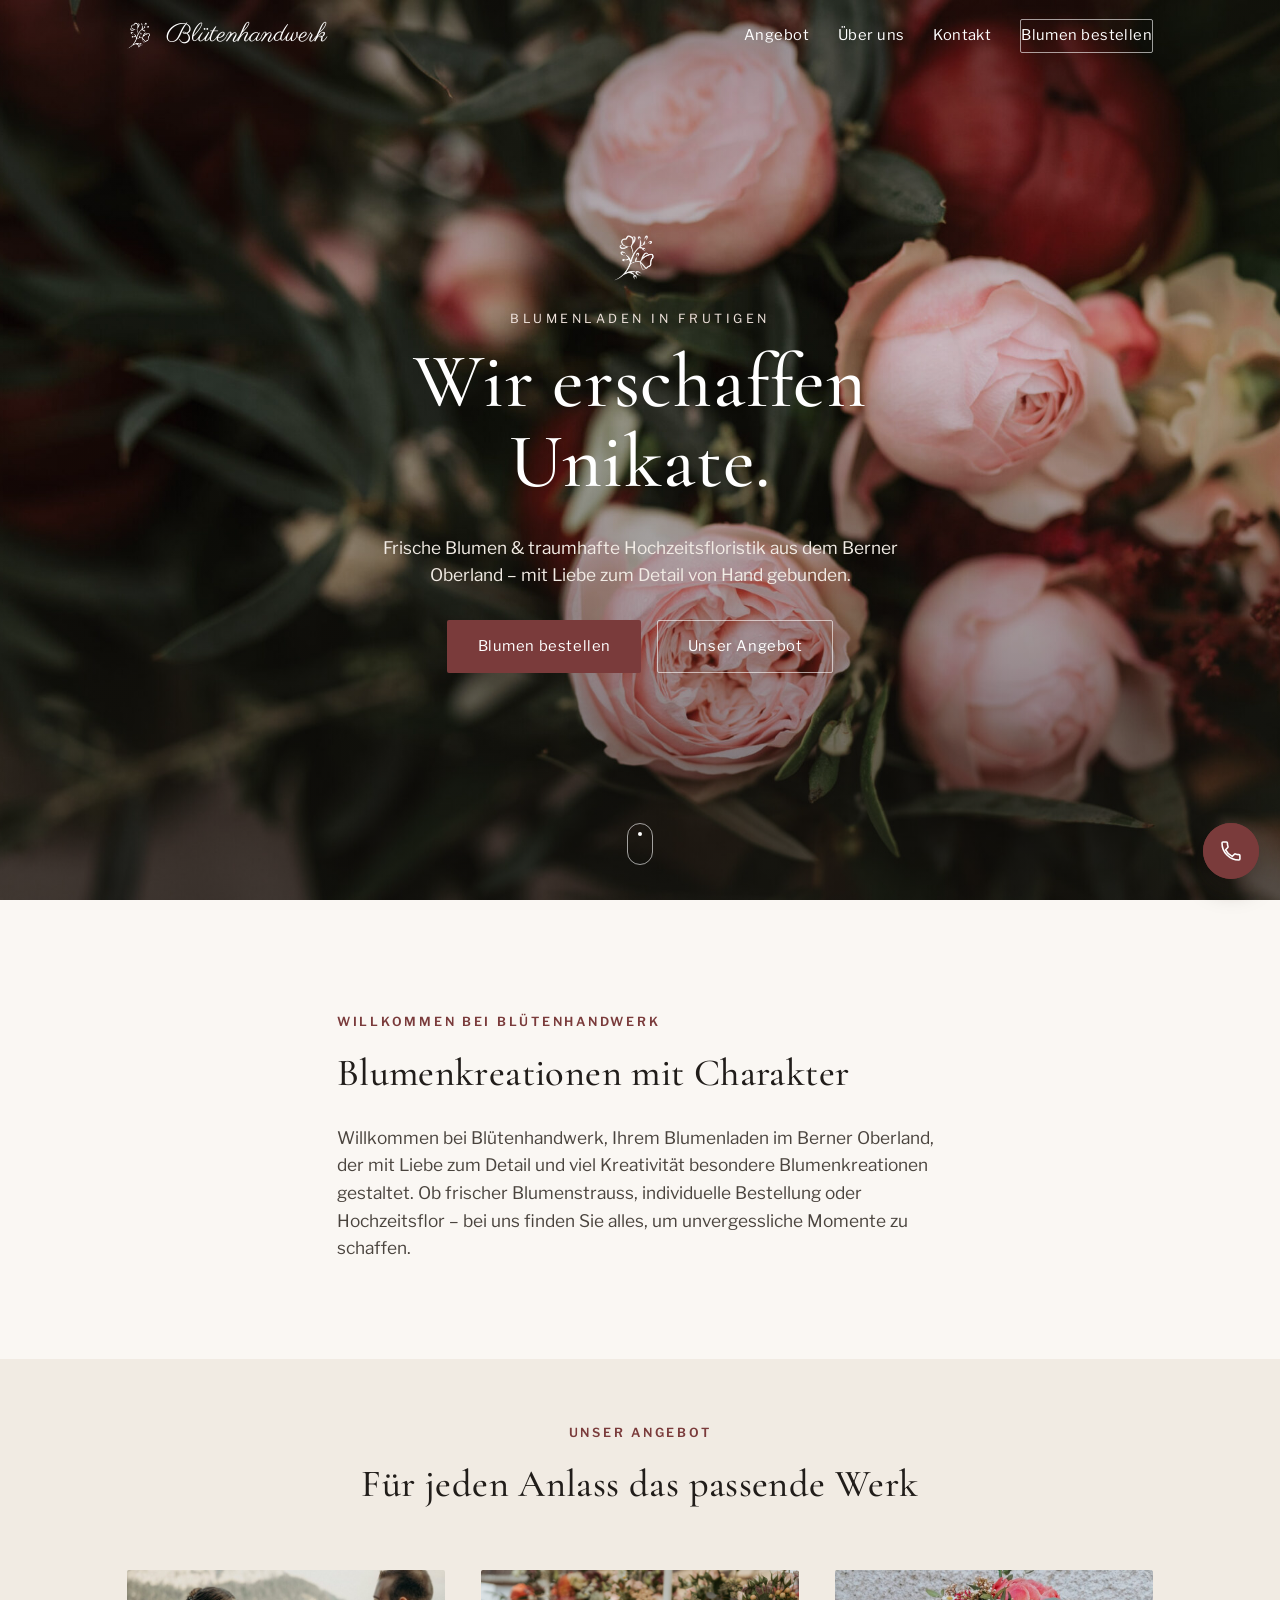
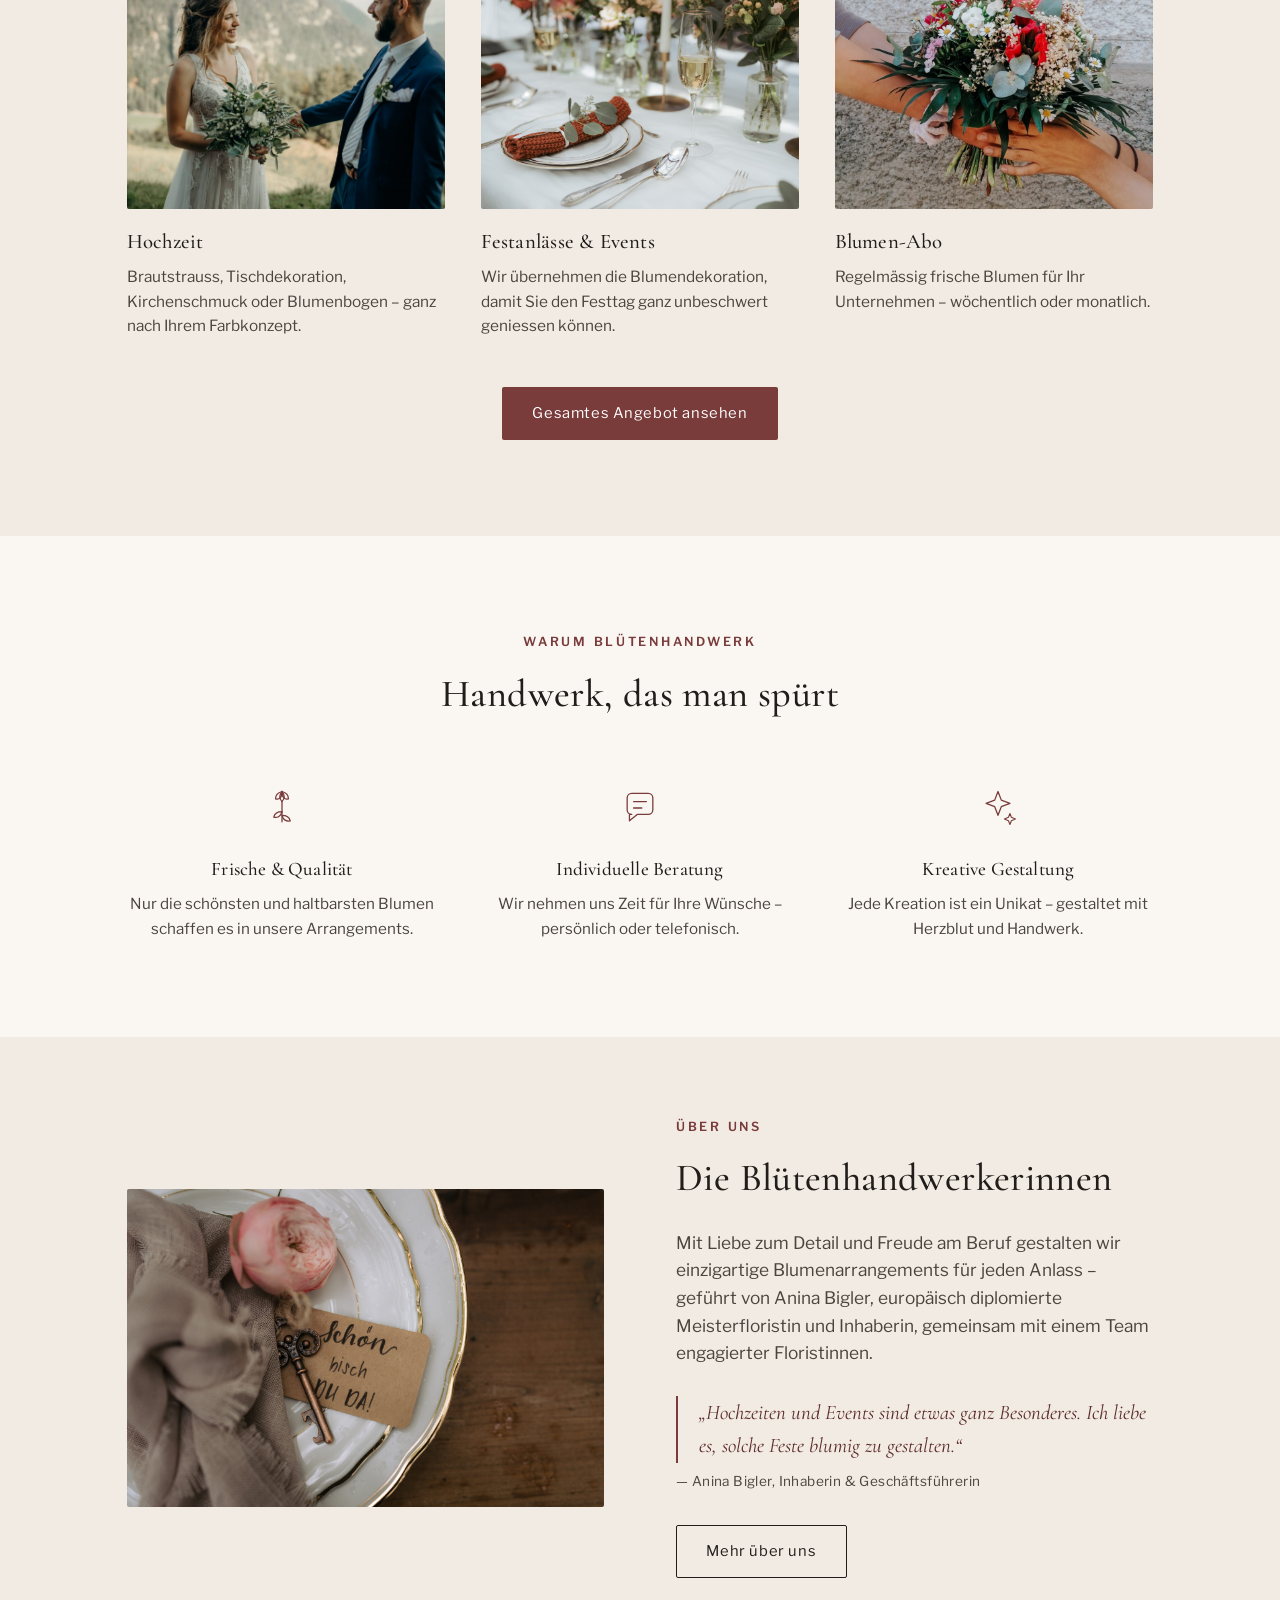
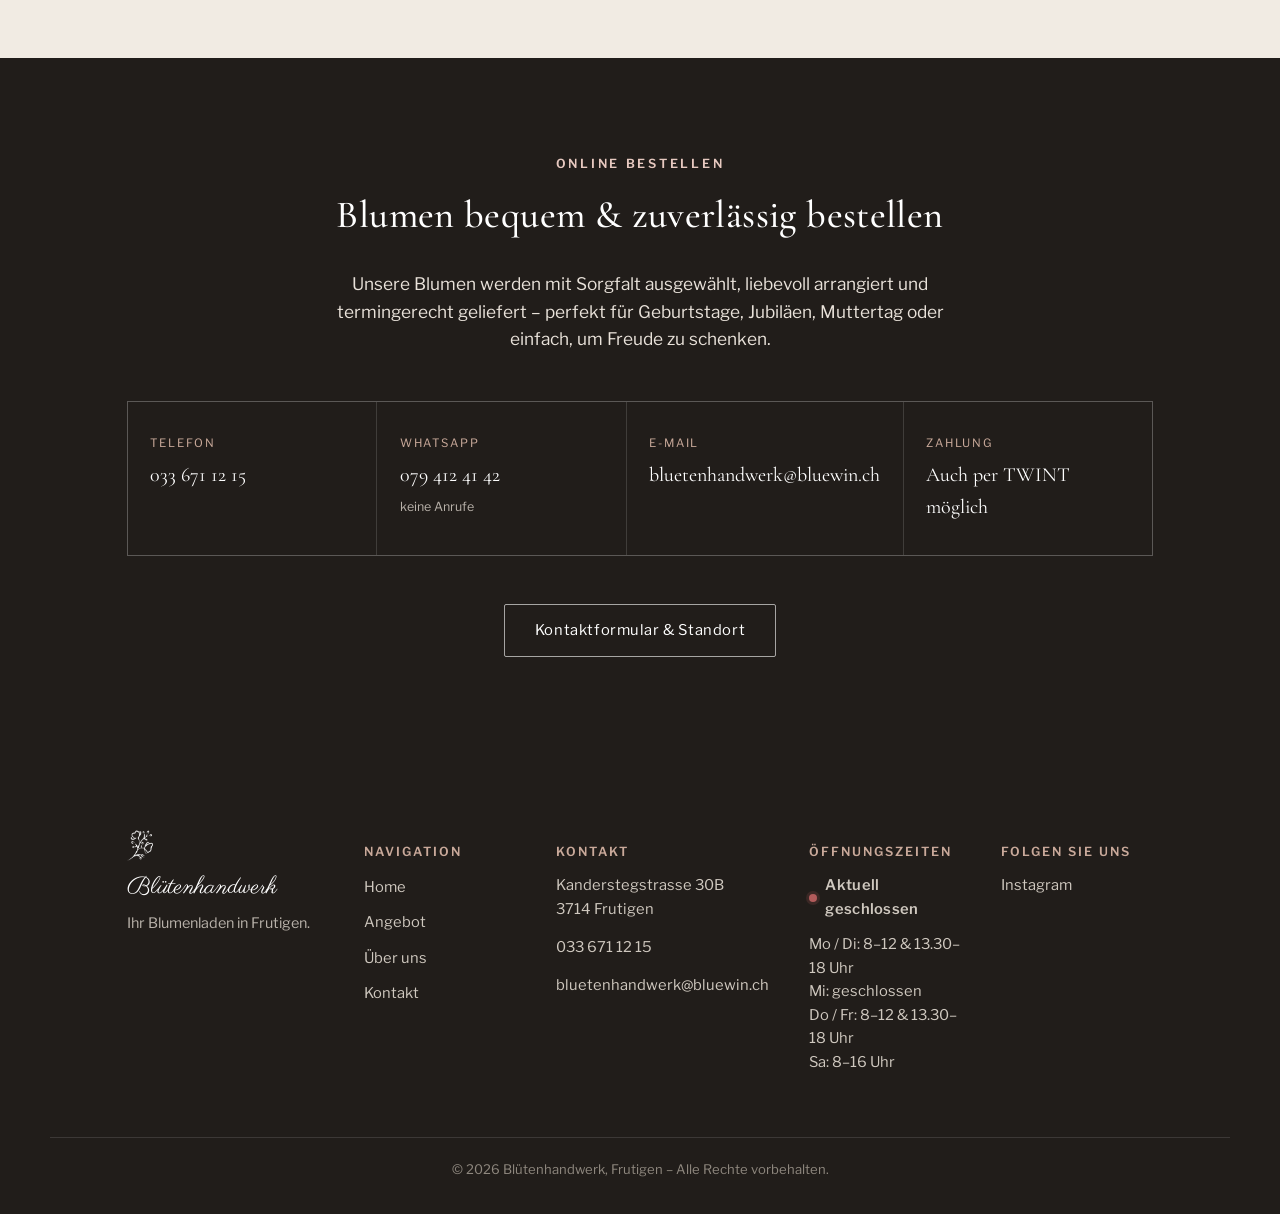
==== commit f19e6312: "Website in Mehrseiter umbauen, Navigation vereinfachen Aus dem One-Pager werden vier fokussierte Sei" ====
--- a/index.html
+++ b/index.html
@@ -5,11 +5,35 @@
 <meta name="viewport" content="width=device-width, initial-scale=1.0">
 <title>Blütenhandwerk – Blumenladen in Frutigen | Hochzeitsfloristik &amp; frische Blumen</title>
 <meta name="description" content="Blütenhandwerk – Ihr Blumenladen in Frutigen. Frische Blumensträusse, individuelle Hochzeitsfloristik und florale Unikate mit Liebe zum Detail.">
+<link rel="canonical" href="index.html">
 <link rel="icon" type="image/png" href="assets/img/favicon.png">
 <link rel="preconnect" href="https://fonts.googleapis.com">
 <link rel="preconnect" href="https://fonts.gstatic.com" crossorigin>
 <link href="https://fonts.googleapis.com/css2?family=Libre+Franklin:wght@300;400;500;600;700&family=Cormorant+Garamond:ital,wght@0,400;0,500;0,600;1,400&family=Parisienne&display=swap" rel="stylesheet">
 <link rel="stylesheet" href="styles.css">
+<script type="application/ld+json">
+{
+  "@context": "https://schema.org",
+  "@type": "Florist",
+  "name": "Blütenhandwerk",
+  "image": "https://xn--bltenhandwerk-xob.ch/wp-content/uploads/2021/06/cropped-Styled-Shoot-Bluetenhandwerk-18-scaled-1.jpg",
+  "telephone": "+41336711215",
+  "email": "bluetenhandwerk@bluewin.ch",
+  "address": {
+    "@type": "PostalAddress",
+    "streetAddress": "Kanderstegstrasse 30B",
+    "postalCode": "3714",
+    "addressLocality": "Frutigen",
+    "addressCountry": "CH"
+  },
+  "openingHoursSpecification": [
+    { "@type": "OpeningHoursSpecification", "dayOfWeek": ["Monday","Tuesday","Thursday","Friday"], "opens": "08:00", "closes": "12:00" },
+    { "@type": "OpeningHoursSpecification", "dayOfWeek": ["Monday","Tuesday","Thursday","Friday"], "opens": "13:30", "closes": "18:00" },
+    { "@type": "OpeningHoursSpecification", "dayOfWeek": "Saturday", "opens": "08:00", "closes": "16:00" }
+  ],
+  "sameAs": ["https://www.instagram.com/bluetenhandwerk.ch/"]
+}
+</script>
 </head>
 <body>
 
@@ -17,19 +41,17 @@
 
 <header class="site-header" id="siteHeader">
   <div class="header-inner">
-    <a href="#top" class="brand" aria-label="Blütenhandwerk Startseite">
+    <a href="index.html" class="brand" aria-label="Blütenhandwerk Startseite">
       <img src="assets/img/logo-icon-white.png" alt="" class="brand-icon" aria-hidden="true">
       <span class="brand-word">Blütenhandwerk</span>
     </a>
 
     <div class="header-actions">
       <nav class="main-nav" id="mainNav" aria-label="Hauptnavigation">
-        <a href="#angebot">Angebot</a>
-        <a href="#warum">Warum wir</a>
-        <a href="#ueber-uns">Über uns</a>
-        <a href="#bestellen">Bestellen</a>
-        <a href="#kontakt">Kontakt</a>
-        <a href="#bestellen" class="nav-cta">Blumen bestellen</a>
+        <a href="angebot.html">Angebot</a>
+        <a href="ueber-uns.html">Über uns</a>
+        <a href="kontakt.html">Kontakt</a>
+        <a href="kontakt.html#bestellen" class="nav-cta">Blumen bestellen</a>
       </nav>
 
       <button class="nav-toggle" id="navToggle" aria-label="Menü öffnen" aria-expanded="false" aria-controls="mainNav">
@@ -53,8 +75,8 @@
       <h1>Wir erschaffen<br>Unikate.</h1>
       <p class="hero-sub">Frische Blumen &amp; traumhafte Hochzeitsfloristik aus dem Berner Oberland – mit Liebe zum Detail von Hand gebunden.</p>
       <div class="hero-actions">
-        <a href="#bestellen" class="btn btn-primary">Blumen bestellen</a>
-        <a href="#angebot" class="btn btn-ghost">Unser Angebot</a>
+        <a href="kontakt.html#bestellen" class="btn btn-primary">Blumen bestellen</a>
+        <a href="angebot.html" class="btn btn-ghost">Unser Angebot</a>
       </div>
     </div>
     <a href="#intro" class="scroll-hint" aria-label="Nach unten scrollen"><span></span></a>
@@ -77,38 +99,24 @@
         <article class="angebot-card reveal">
           <div class="angebot-img"><img src="assets/img/angebot-hochzeit.jpg" alt="Brautstrauss mit Rosen und Pfingstrosen" loading="lazy"></div>
           <h3>Hochzeit</h3>
-          <p>Brautstrauss, Tischdekoration, Kirchenschmuck oder Blumenbogen – wir gestalten Ihre Hochzeit im Berner Oberland, in Thun oder am Blausee, ganz nach Ihrem Farbkonzept.</p>
+          <p>Brautstrauss, Tischdekoration, Kirchenschmuck oder Blumenbogen – ganz nach Ihrem Farbkonzept.</p>
         </article>
 
         <article class="angebot-card reveal">
           <div class="angebot-img"><img src="assets/img/angebot-events.jpg" alt="Florale Dekoration für Festanlässe" loading="lazy"></div>
           <h3>Festanlässe &amp; Events</h3>
-          <p>Feiern Sie einen besonderen Anlass? Wir übernehmen die Blumendekoration, damit Sie den Festtag ganz unbeschwert geniessen können.</p>
-        </article>
-
-        <article class="angebot-card reveal">
-          <div class="angebot-img"><img src="assets/img/angebot-trauer.jpg" alt="Trauerfloristik und Kranzschmuck" loading="lazy"></div>
-          <h3>Trauer</h3>
-          <p>Wir sind auch in schwierigen Zeiten für Sie da – mit Trost und einem blumigen letzten Gruss, wann immer Sie uns brauchen.</p>
+          <p>Wir übernehmen die Blumendekoration, damit Sie den Festtag ganz unbeschwert geniessen können.</p>
         </article>
 
         <article class="angebot-card reveal">
           <div class="angebot-img"><img src="assets/img/angebot-abo.jpg" alt="Wöchentliches Blumen-Abo" loading="lazy"></div>
           <h3>Blumen-Abo</h3>
-          <p>Regelmässig frische Blumen für Ihr Unternehmen – wöchentlich oder monatlich, für eine warme, einladende Atmosphäre.</p>
+          <p>Regelmässig frische Blumen für Ihr Unternehmen – wöchentlich oder monatlich.</p>
         </article>
-
-        <article class="angebot-card reveal">
-          <div class="angebot-img"><img src="assets/img/angebot-buero.jpg" alt="Pflanzenbegrünung im Büro" loading="lazy"></div>
-          <h3>Büro &amp; Geschäft</h3>
-          <p>Verbringen Sie viel Zeit im Büro? Unser Pflanzen-Abo sorgt für frische, gepflegte Begrünung an Ihrem Arbeitsplatz.</p>
-        </article>
-
-        <article class="angebot-card reveal">
-          <div class="angebot-img"><img src="assets/img/angebot-kalligrafie.jpg" alt="Moderne Kalligrafie und Handlettering" loading="lazy"></div>
-          <h3>Kalligrafie &amp; Handlettering</h3>
-          <p>Die Kunst des Schönschreibens – für Ihre Hochzeitseinladung oder das nächste Fest. Schön geschrieben ist's noch schöner.</p>
-        </article>
+      </div>
+
+      <div class="section-cta reveal">
+        <a href="angebot.html" class="btn btn-primary">Gesamtes Angebot ansehen</a>
       </div>
     </div>
   </section>
@@ -164,6 +172,9 @@
         <p class="lead">Mit Liebe zum Detail und Freude am Beruf gestalten wir einzigartige Blumenarrangements für jeden Anlass – geführt von Anina Bigler, europäisch diplomierte Meisterfloristin und Inhaberin, gemeinsam mit einem Team engagierter Floristinnen.</p>
         <blockquote>„Hochzeiten und Events sind etwas ganz Besonderes. Ich liebe es, solche Feste blumig zu gestalten.“</blockquote>
         <p class="quote-attr">— Anina Bigler, Inhaberin &amp; Geschäftsführerin</p>
+        <div class="section-cta" style="margin-top:2em; text-align:left;">
+          <a href="ueber-uns.html" class="btn btn-ghost-dark">Mehr über uns</a>
+        </div>
       </div>
     </div>
   </section>
@@ -172,7 +183,7 @@
     <div class="container">
       <p class="kicker center light">Online bestellen</p>
       <h2 class="center reveal light">Blumen bequem &amp; zuverlässig bestellen</h2>
-      <p class="center lead light reveal">Unsere Blumen werden mit Sorgfalt ausgewählt, liebevoll arrangiert und termingerecht geliefert – perfekt für Geburtstage, Jubiläen, Muttertag oder einfach, um Freude zu schenken. Geliefert wird während den Öffnungszeiten.</p>
+      <p class="center lead light reveal">Unsere Blumen werden mit Sorgfalt ausgewählt, liebevoll arrangiert und termingerecht geliefert – perfekt für Geburtstage, Jubiläen, Muttertag oder einfach, um Freude zu schenken.</p>
 
       <div class="bestellen-grid reveal">
         <a class="bestellen-item" href="tel:+41336711215">
@@ -193,63 +204,11 @@
           <span class="bestellen-value">Auch per TWINT möglich</span>
         </div>
       </div>
-    </div>
-  </section>
-
-  <section class="kontakt" id="kontakt">
-    <div class="container kontakt-grid">
-      <div class="kontakt-copy reveal">
-        <p class="kicker">Kontakt</p>
-        <h2>Haben Sie Fragen oder möchten Sie Blumen bestellen?</h2>
-        <p class="lead">Kontaktieren Sie uns für Ihre Anliegen oder Bestellungen. Ob Sie Informationen benötigen, einen Termin vereinbaren oder Blumen bestellen möchten – wir stehen Ihnen gerne zur Verfügung.</p>
-
-        <div class="kontakt-details">
-          <p><strong>Blütenhandwerk</strong><br>
-          Kanderstegstrasse 30B<br>
-          3714 Frutigen</p>
-
-          <p class="oeffnungszeiten">
-            <strong>Öffnungszeiten</strong><br>
-            Mo / Di: 8.00–12.00 &amp; 13.30–18.00<br>
-            Mi: geschlossen<br>
-            Do / Fr: 8.00–12.00 &amp; 13.30–18.00<br>
-            Sa: 8.00–16.00
-          </p>
-
-          <a class="social-link" href="https://www.instagram.com/bluetenhandwerk.ch/" target="_blank" rel="noopener">Folgen Sie uns auf Instagram →</a>
-        </div>
-      </div>
-
-      <form class="kontakt-form reveal" id="contactForm" novalidate>
-        <div class="form-row">
-          <label for="name">Ihr Name</label>
-          <input type="text" id="name" name="name" required>
-        </div>
-        <div class="form-row">
-          <label for="phone">Telefonnummer</label>
-          <input type="tel" id="phone" name="phone">
-        </div>
-        <div class="form-row">
-          <label for="email">E-Mail</label>
-          <input type="email" id="email" name="email" required>
-        </div>
-        <div class="form-row">
-          <label for="message">Ihre Nachricht an uns</label>
-          <textarea id="message" name="message" rows="5" required></textarea>
-        </div>
-        <button type="submit" class="btn btn-primary btn-block">Absenden</button>
-        <p class="form-note" id="formNote"></p>
-      </form>
-    </div>
-  </section>
-
-  <section class="standort" id="standort">
-    <iframe
-      title="Standort Blütenhandwerk, Kanderstegstrasse 30B, 3714 Frutigen"
-      src="https://www.google.com/maps?q=Kanderstegstrasse%2030B%2C%203714%20Frutigen&output=embed"
-      loading="lazy"
-      referrerpolicy="no-referrer-when-downgrade">
-    </iframe>
+
+      <div class="section-cta reveal">
+        <a href="kontakt.html" class="btn btn-ghost">Kontaktformular &amp; Standort</a>
+      </div>
+    </div>
   </section>
 
 </main>
@@ -263,6 +222,16 @@
     </div>
 
     <div class="footer-col">
+      <h4>Navigation</h4>
+      <ul>
+        <li><a href="index.html">Home</a></li>
+        <li><a href="angebot.html">Angebot</a></li>
+        <li><a href="ueber-uns.html">Über uns</a></li>
+        <li><a href="kontakt.html">Kontakt</a></li>
+      </ul>
+    </div>
+
+    <div class="footer-col">
       <h4>Kontakt</h4>
       <p>Kanderstegstrasse 30B<br>3714 Frutigen</p>
       <p><a href="tel:+41336711215">033 671 12 15</a></p>
@@ -271,6 +240,7 @@
 
     <div class="footer-col">
       <h4>Öffnungszeiten</h4>
+      <p class="open-status" data-open-status style="margin-bottom:.8em;"></p>
       <p>Mo / Di: 8–12 &amp; 13.30–18 Uhr<br>
       Mi: geschlossen<br>
       Do / Fr: 8–12 &amp; 13.30–18 Uhr<br>
--- a/styles.css
+++ b/styles.css
@@ -85,6 +85,8 @@
 .btn-primary:hover{ background:var(--wine-dark); transform:translateY(-2px); }
 .btn-ghost{ background:transparent; color:#fff; border-color:rgba(255,255,255,.6); }
 .btn-ghost:hover{ background:rgba(255,255,255,.12); border-color:#fff; }
+.btn-ghost-dark{ background:transparent; color:var(--ink); border-color:var(--ink); }
+.btn-ghost-dark:hover{ background:var(--ink); color:#fff; }
 .btn-block{ width:100%; }
 
 /* ---------- Header ---------- */
@@ -160,7 +162,13 @@
 .nav-backdrop.visible{ opacity:1; pointer-events:auto; }
 
 /* ---------- Hero ---------- */
-.hero{ position:relative; height:100vh; min-height:560px; overflow:hidden; }
+.hero{
+  position:relative;
+  height:100vh; /* fallback for browsers without svh support */
+  height:100svh;
+  min-height:560px;
+  overflow:hidden;
+}
 .hero-media{ position:absolute; inset:0; }
 .hero-media img{ width:100%; height:100%; object-fit:cover; }
 .hero-scrim{
@@ -295,7 +303,7 @@
 /* ---------- Footer ---------- */
 .site-footer{ background:var(--ink); color:#e9e2da; padding:4.5em 0 0; }
 .footer-grid{
-  display:grid; grid-template-columns:1.4fr 1fr 1fr 1fr; gap:2.5em;
+  display:grid; grid-template-columns:1.3fr 1fr 1fr 1fr 1fr; gap:2.5em;
   padding-bottom:3em; border-bottom:1px solid rgba(255,255,255,.12);
 }
 .footer-brand{ display:flex; flex-direction:column; align-items:flex-start; }
@@ -321,7 +329,7 @@
 
 @media (max-width:760px){
   .main-nav{
-    position:fixed; top:0; right:0; height:100vh; width:min(78vw,320px);
+    position:fixed; top:0; right:0; height:100vh; height:100svh; width:min(78vw,320px);
     background:var(--ink); flex-direction:column; align-items:flex-start;
     padding:6.5em 2em 2em; gap:1.6em;
     transform:translateX(100%); transition:transform .4s var(--ease);
@@ -377,3 +385,106 @@
   .phone-fab{ width:52px; height:52px; right:1em; bottom:calc(1em + env(safe-area-inset-bottom, 0px)); }
   .phone-fab svg{ width:22px; height:22px; }
 }
+
+/* ---------- Active nav link ---------- */
+.main-nav a.current{ font-weight:600; }
+.main-nav a.current:not(.nav-cta)::after{ transform:scaleX(1); transform-origin:left; }
+
+/* ---------- Interior page banner ---------- */
+.page-banner{
+  position:relative;
+  min-height:340px; height:46vh; height:46svh;
+  overflow:hidden;
+  display:flex; align-items:flex-end;
+}
+.page-banner img{ position:absolute; inset:0; width:100%; height:100%; object-fit:cover; }
+.page-banner-scrim{
+  position:absolute; inset:0;
+  background:linear-gradient(180deg, rgba(20,16,14,.32) 0%, rgba(20,16,14,.3) 45%, rgba(20,16,14,.72) 100%);
+}
+.page-banner-content{
+  position:relative; z-index:1; width:100%;
+  padding:7em 6vw 2.6em; max-width:var(--container); margin:0 auto; color:#fff;
+}
+.page-banner-content .kicker{ color:#f1e4de; }
+.page-banner-content h1{ color:#fff; font-size:clamp(2.1rem,4.4vw,3.2rem); margin-bottom:.3em; }
+.page-banner-content p{ color:#f1ece5; max-width:60ch; margin:0; font-size:1.02rem; }
+
+/* ---------- CTA banner ---------- */
+.cta-banner{ padding:5.5em 0; text-align:center; background:var(--ink); color:#fff; }
+.cta-banner h2{ color:#fff; font-size:clamp(1.8rem,3vw,2.4rem); margin-bottom:.5em; }
+.cta-banner p{ color:#e9e2da; max-width:52ch; margin:0 auto 1.8em; }
+.cta-banner .btn-actions{ display:flex; gap:1em; justify-content:center; flex-wrap:wrap; }
+
+/* ---------- Section CTA link ---------- */
+.section-cta{ text-align:center; margin-top:3em; }
+
+/* ---------- Open / closed status badge ---------- */
+.open-status{
+  display:inline-flex; align-items:center; gap:.55em;
+  font-size:.85rem; font-weight:600; letter-spacing:.02em;
+}
+.open-status .dot{
+  width:8px; height:8px; border-radius:50%;
+  background:#7a9b6b; box-shadow:0 0 0 3px rgba(122,155,107,.22);
+  flex-shrink:0;
+}
+.open-status.is-closed .dot{
+  background:#b25b5b; box-shadow:0 0 0 3px rgba(178,91,91,.18);
+}
+
+/* ---------- Team (Über uns) ---------- */
+.team{ padding:5em 0; }
+.team-intro{ max-width:64ch; }
+.team-grid{
+  display:grid; grid-template-columns:repeat(3,1fr); gap:2.2em;
+  margin-top:3em;
+}
+.team-card{
+  background:var(--paper-alt); padding:2.2em 1.9em; border-radius:var(--radius);
+}
+.team-avatar{
+  width:50px; height:50px; border-radius:50%;
+  background:var(--wine); color:#fff;
+  display:flex; align-items:center; justify-content:center;
+  font-family:var(--font-serif); font-size:1.2rem; margin-bottom:1.1em;
+}
+.team-card h3{ font-size:1.25rem; margin-bottom:.15em; }
+.team-role{ font-size:.85rem; color:var(--wine); font-weight:600; margin-bottom:.25em; }
+.team-meta{ font-size:.8rem; color:var(--ink-soft); margin-bottom:1em; }
+.team-traits{
+  font-size:.74rem; letter-spacing:.1em; text-transform:uppercase;
+  color:var(--sage); margin-bottom:1.1em; font-weight:600;
+}
+.team-quote{
+  font-family:var(--font-serif); font-style:italic; color:var(--ink-soft);
+  font-size:1.02rem; margin-bottom:0;
+}
+.team-note{
+  margin-top:3em; padding:2em; background:var(--paper-alt);
+  border-left:2px solid var(--wine); border-radius:var(--radius);
+}
+.team-note h3{ font-size:1.1rem; margin-bottom:.4em; }
+.team-note p{ color:var(--ink-soft); margin-bottom:0; font-size:.96rem; }
+
+/* ---------- Workshops (Angebot) ---------- */
+.workshop{ padding:5.5em 0; background:var(--paper-alt); }
+.workshop-grid{
+  display:grid; grid-template-columns:1fr 1fr; gap:2.2em; margin-top:3em;
+}
+.workshop-card{
+  background:#fff; padding:2.2em; border-radius:var(--radius); border:1px solid var(--line);
+}
+.workshop-card h3{ font-size:1.25rem; margin-bottom:.5em; }
+.workshop-card p{ color:var(--ink-soft); font-size:.96rem; margin-bottom:1.3em; }
+
+/* ---------- Footer navigation column ---------- */
+.footer-col ul{ list-style:none; margin:0; padding:0; }
+.footer-col ul li{ margin-bottom:.6em; }
+.footer-col ul a{ color:#cfc8bf; font-size:.92rem; }
+.footer-col ul a:hover{ color:#fff; }
+
+@media (max-width:980px){
+  .team-grid{ grid-template-columns:1fr; }
+  .workshop-grid{ grid-template-columns:1fr; }
+}
